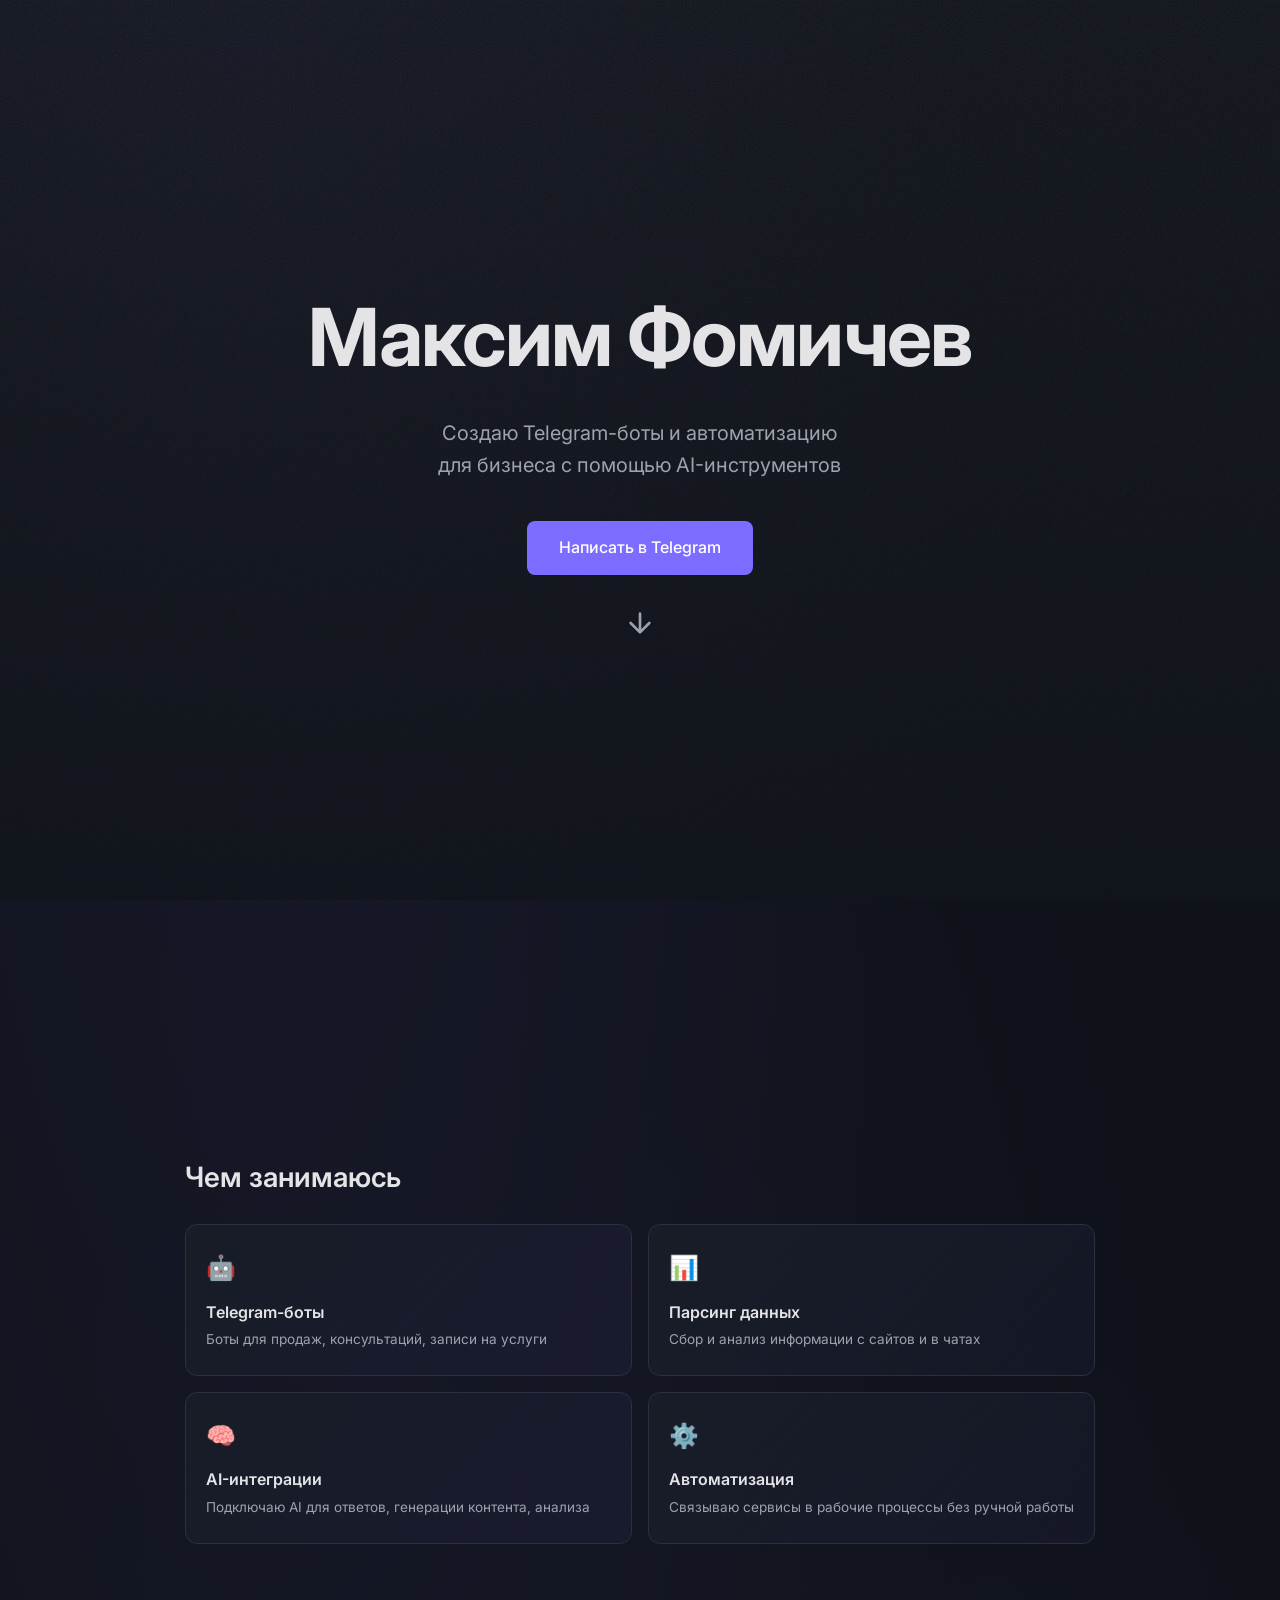
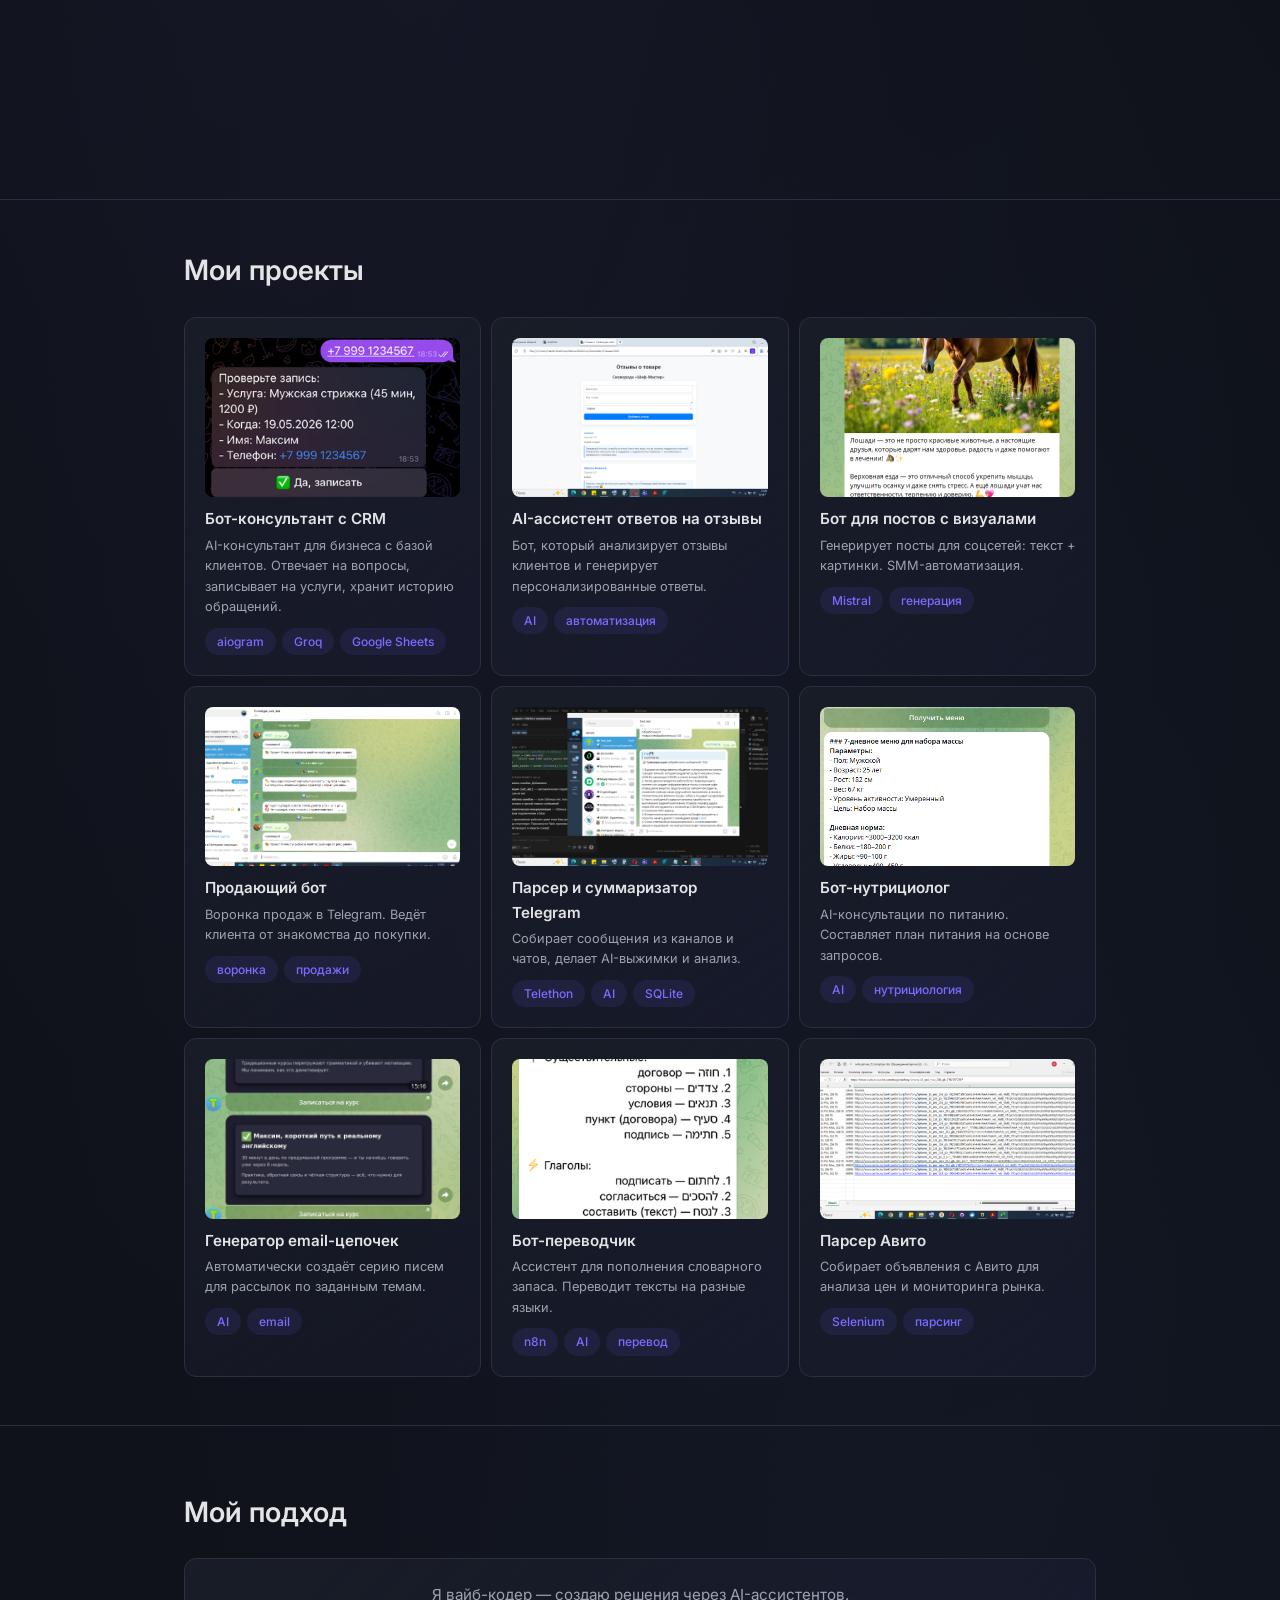
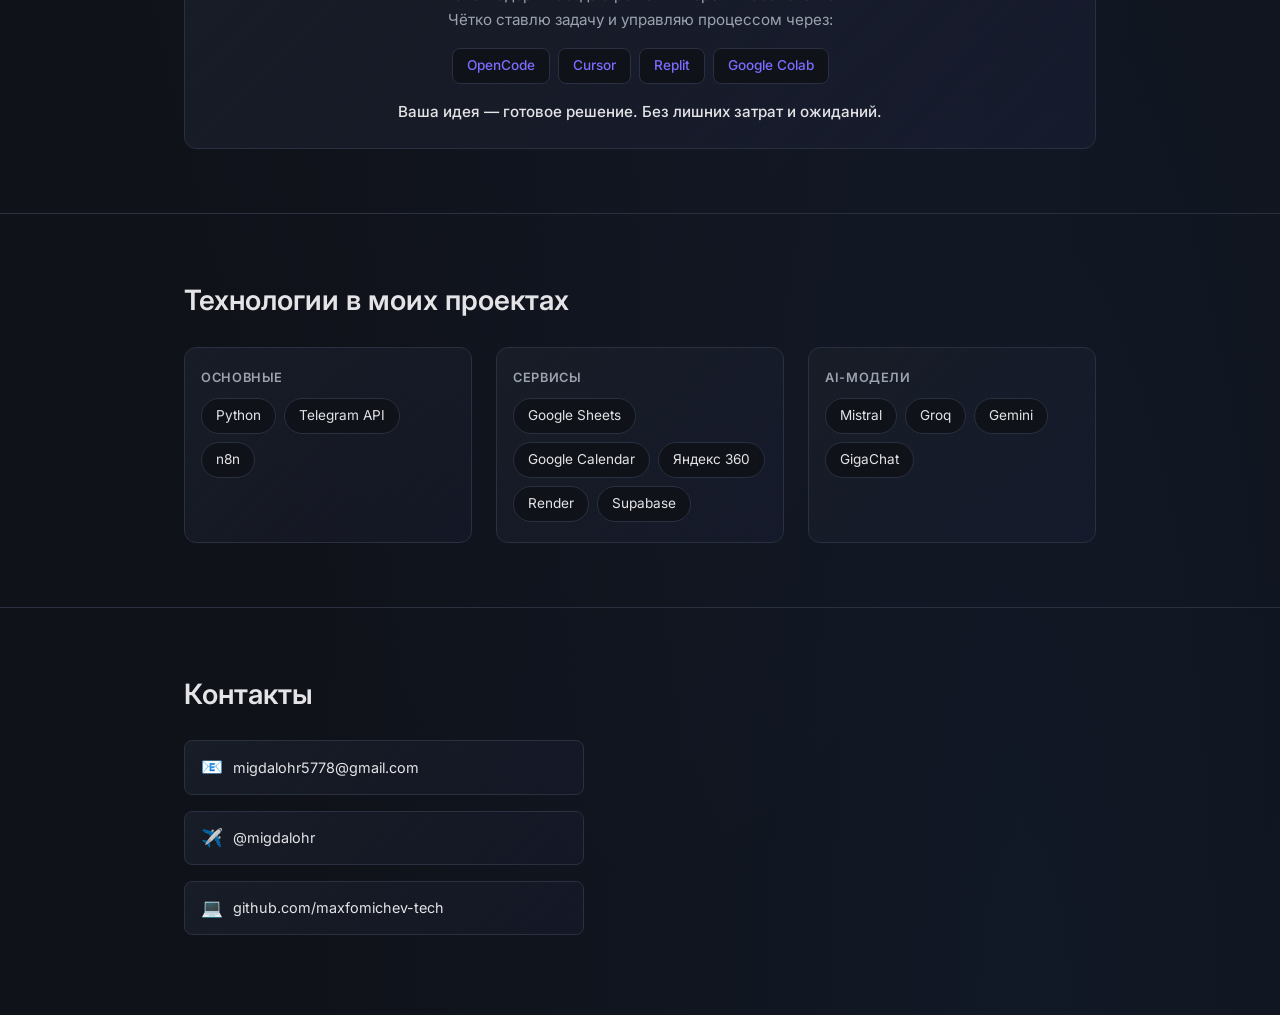
==== index.html @ c99e6fad "Portfolio: Telegram-bots and AI automation" ====
<!DOCTYPE html>
<html lang="ru">
<head>
    <meta charset="UTF-8">
    <meta name="viewport" content="width=device-width, initial-scale=1.0">
    <title>Максим Фомичев — Telegram-боты и AI-автоматизация</title>
    <link rel="icon" type="image/svg+xml" href="favicon.svg">
    <meta name="description" content="Создаю Telegram-боты и AI-автоматизация для бизнеса. Парсинг, интеграции, AI-ассистенты.">
    <meta name="keywords" content="Telegram боты, AI автоматизация, вайб-кодинг, Python, парсинг">

    <!-- Open Graph -->
    <meta property="og:title" content="Максим Фомичев — Telegram-боты и AI-автоматизация">
    <meta property="og:description" content="Создаю Telegram-боты и AI-автоматизация для бизнеса. Парсинг, интеграции, AI-ассистенты.">
    <meta property="og:type" content="website">
    <meta property="og:url" content="https://maxfomichev.netlify.app">

    <!-- Fonts -->
    <link rel="preconnect" href="https://fonts.googleapis.com">
    <link rel="preconnect" href="https://fonts.gstatic.com" crossorigin>
    <link href="https://fonts.googleapis.com/css2?family=Inter:wght@400;500;600;700&display=swap" rel="stylesheet">

    <link rel="stylesheet" href="css/style.css">
</head>
<body>
    <!-- Hero -->
    <header class="hero">
        <div class="container">
            <div class="hero__content">
                <h1 class="hero__title">Максим Фомичев</h1>
                <p class="hero__subtitle">Создаю Telegram-боты и автоматизацию<br>для бизнеса с помощью AI-инструментов</p>
                <a href="https://t.me/migdalohr" class="btn btn--primary" target="_blank" rel="noopener">Написать в Telegram</a>
                <a href="#services" class="hero__scroll">
                    <svg width="32" height="32" viewBox="0 0 24 24" fill="none" stroke="currentColor" stroke-width="2" stroke-linecap="round" stroke-linejoin="round">
                        <path d="M12 5v14M19 12l-7 7-7-7"/>
                    </svg>
                </a>
            </div>
        </div>
    </header>

    <!-- Чем занимаюсь -->
    <section class="services" id="services">
        <div class="container">
            <h2 class="section-title">Чем занимаюсь</h2>
            <div class="services__grid">
                <a href="#projects" class="service-card">
                    <div class="service-card__icon">🤖</div>
                    <h3 class="service-card__title">Telegram-боты</h3>
                    <p class="service-card__text">Боты для продаж, консультаций, записи на услуги</p>
                </a>
                <a href="#projects" class="service-card">
                    <div class="service-card__icon">📊</div>
                    <h3 class="service-card__title">Парсинг данных</h3>
                    <p class="service-card__text">Сбор и анализ информации с сайтов и в чатах</p>
                </a>
                <a href="#projects" class="service-card">
                    <div class="service-card__icon">🧠</div>
                    <h3 class="service-card__title">AI-интеграции</h3>
                    <p class="service-card__text">Подключаю AI для ответов, генерации контента, анализа</p>
                </a>
                <a href="#projects" class="service-card">
                    <div class="service-card__icon">⚙️</div>
                    <h3 class="service-card__title">Автоматизация</h3>
                    <p class="service-card__text">Связываю сервисы в рабочие процессы без ручной работы</p>
                </a>
            </div>
        </div>
    </section>

    <!-- Проекты -->
    <section class="projects" id="projects">
        <div class="container">
            <h2 class="section-title">Мои проекты</h2>
            <div class="projects__grid">

                <!-- 1. Бот-консультант с CRM -->
                <div class="project-card">
                    <div class="project-card__preview">
                        <img src="assets/images/crm-bot.png" alt="Бот-консультант с CRM" loading="lazy">
                    </div>
                    <h3 class="project-card__title">Бот-консультант с CRM</h3>
                    <p class="project-card__text">AI-консультант для бизнеса с базой клиентов. Отвечает на вопросы, записывает на услуги, хранит историю обращений.</p>
                    <div class="project-card__tags">
                        <span class="tag">aiogram</span>
                        <span class="tag">Groq</span>
                        <span class="tag">Google Sheets</span>
                    </div>
                </div>

                <!-- 2. AI-ассистент ответов на отзывы -->
                <div class="project-card">
                    <div class="project-card__preview">
                        <img src="assets/images/ai-assistent.png" alt="AI-ассистент ответов на отзывы" loading="lazy">
                    </div>
                    <h3 class="project-card__title">AI-ассистент ответов на отзывы</h3>
                    <p class="project-card__text">Бот, который анализирует отзывы клиентов и генерирует персонализированные ответы.</p>
                    <div class="project-card__tags">
                        <span class="tag">AI</span>
                        <span class="tag">автоматизация</span>
                    </div>
                </div>

                <!-- 3. Бот генерирующий посты с визуалами -->
                <div class="project-card">
                    <div class="project-card__preview">
                        <img src="assets/images/auto-post.png" alt="Бот для постов с визуалами" loading="lazy">
                    </div>
                    <h3 class="project-card__title">Бот для постов с визуалами</h3>
                    <p class="project-card__text">Генерирует посты для соцсетей: текст + картинки. SMM-автоматизация.</p>
                    <div class="project-card__tags">
                        <span class="tag">Mistral</span>
                        <span class="tag">генерация</span>
                    </div>
                </div>

                <!-- 4. Продающий бот -->
                <div class="project-card">
                    <div class="project-card__preview">
                        <img src="assets/images/sales-bot.png" alt="Продающий бот" loading="lazy">
                    </div>
                    <h3 class="project-card__title">Продающий бот</h3>
                    <p class="project-card__text">Воронка продаж в Telegram. Ведёт клиента от знакомства до покупки.</p>
                    <div class="project-card__tags">
                        <span class="tag">воронка</span>
                        <span class="tag">продажи</span>
                    </div>
                </div>

                <!-- 5. Бот для парсинга и суммаризации Telegram -->
                <div class="project-card">
                    <div class="project-card__preview">
                        <img src="assets/images/telegram-parser.png" alt="Парсер и суммаризатор Telegram" loading="lazy">
                    </div>
                    <h3 class="project-card__title">Парсер и суммаризатор Telegram</h3>
                    <p class="project-card__text">Собирает сообщения из каналов и чатов, делает AI-выжимки и анализ.</p>
                    <div class="project-card__tags">
                        <span class="tag">Telethon</span>
                        <span class="tag">AI</span>
                        <span class="tag">SQLite</span>
                    </div>
                </div>

                <!-- 6. Бот-нутрициолог -->
                <div class="project-card">
                    <div class="project-card__preview">
                        <img src="assets/images/nutritionist.png" alt="Бот-нутрициолог" loading="lazy">
                    </div>
                    <h3 class="project-card__title">Бот-нутрициолог</h3>
                    <p class="project-card__text">AI-консультации по питанию. Составляет план питания на основе запросов.</p>
                    <div class="project-card__tags">
                        <span class="tag">AI</span>
                        <span class="tag">нутрициология</span>
                    </div>
                </div>

                <!-- 7. Бот генерирующий email-цепочки -->
                <div class="project-card">
                    <div class="project-card__preview">
                        <img src="assets/images/email-chain.png" alt="Генератор email-цепочек" loading="lazy">
                    </div>
                    <h3 class="project-card__title">Генератор email-цепочек</h3>
                    <p class="project-card__text">Автоматически создаёт серию писем для рассылок по заданным темам.</p>
                    <div class="project-card__tags">
                        <span class="tag">AI</span>
                        <span class="tag">email</span>
                    </div>
                </div>

                <!-- 8. Бот-переводчик -->
                <div class="project-card">
                    <div class="project-card__preview">
                        <img src="assets/images/translator.png" alt="Бот-переводчик" loading="lazy">
                    </div>
                    <h3 class="project-card__title">Бот-переводчик</h3>
                    <p class="project-card__text">Ассистент для пополнения словарного запаса. Переводит тексты на разные языки.</p>
                    <div class="project-card__tags">
                        <span class="tag">n8n</span>
                        <span class="tag">AI</span>
                        <span class="tag">перевод</span>
                    </div>
                </div>

                <!-- 9. Парсер Авито -->
                <div class="project-card">
                    <div class="project-card__preview">
                        <img src="assets/images/avito-parser.png" alt="Парсер Авито" loading="lazy">
                    </div>
                    <h3 class="project-card__title">Парсер Авито</h3>
                    <p class="project-card__text">Собирает объявления с Авито для анализа цен и мониторинга рынка.</p>
                    <div class="project-card__tags">
                        <span class="tag">Selenium</span>
                        <span class="tag">парсинг</span>
                    </div>
                </div>

            </div>
        </div>
    </section>

    <!-- Мой подход -->
    <section class="approach">
        <div class="container">
            <h2 class="section-title">Мой подход</h2>
            <div class="approach__content">
                <p class="approach__text">
                    Я вайб-кодер — создаю решения через AI-ассистентов.<br>
                    Чётко ставлю задачу и управляю процессом через:
                </p>
                <div class="approach__tools">
                    <span class="tool">OpenCode</span>
                    <span class="tool">Cursor</span>
                    <span class="tool">Replit</span>
                    <span class="tool">Google Colab</span>
                </div>
                <p class="approach__result">Ваша идея — готовое решение. Без лишних затрат и ожиданий.</p>
            </div>
        </div>
    </section>

    <!-- Технологии -->
    <section class="tech">
        <div class="container">
            <h2 class="section-title">Технологии в моих проектах</h2>
            <div class="tech__content">
                <div class="tech__group">
                    <h3 class="tech__group-title">Основные</h3>
                    <div class="tech__list">
                        <span class="tech-item">Python</span>
                        <span class="tech-item">Telegram API</span>
                        <span class="tech-item">n8n</span>
                    </div>
                </div>
                <div class="tech__group">
                    <h3 class="tech__group-title">Сервисы</h3>
                    <div class="tech__list">
                        <span class="tech-item">Google Sheets</span>
                        <span class="tech-item">Google Calendar</span>
                        <span class="tech-item">Яндекс 360</span>
                        <span class="tech-item">Render</span>
                        <span class="tech-item">Supabase</span>
                    </div>
                </div>
                <div class="tech__group">
                    <h3 class="tech__group-title">AI-модели</h3>
                    <div class="tech__list">
                        <span class="tech-item">Mistral</span>
                        <span class="tech-item">Groq</span>
                        <span class="tech-item">Gemini</span>
                        <span class="tech-item">GigaChat</span>
                    </div>
                </div>
            </div>
        </div>
    </section>

    <!-- Контакты -->
    <footer class="contacts">
        <div class="container">
            <h2 class="section-title">Контакты</h2>
            <div class="contacts__list">
                <a href="mailto:migdalohr5778@gmail.com" class="contact-item">
                    <span class="contact-item__icon">📧</span>
                    <span class="contact-item__text">migdalohr5778@gmail.com</span>
                </a>
                <a href="https://t.me/migdalohr" class="contact-item" target="_blank" rel="noopener">
                    <span class="contact-item__icon">✈️</span>
                    <span class="contact-item__text">@migdalohr</span>
                </a>
                <a href="https://github.com/maxfomichev-tech" class="contact-item" target="_blank" rel="noopener">
                    <span class="contact-item__icon">💻</span>
                    <span class="contact-item__text">github.com/maxfomichev-tech</span>
                </a>
            </div>
        </div>
    </footer>

    <!-- Модальное окно для скриншотов -->
    <div class="modal" id="modal">
        <button class="modal__close" id="modal-close">&times;</button>
        <img class="modal__img" id="modal-img" src="" alt="">
    </div>

    <!-- Кнопка "наверх" -->
    <a href="#" class="back-to-top" id="back-to-top">
        <svg width="24" height="24" viewBox="0 0 24 24" fill="none" stroke="currentColor" stroke-width="2" stroke-linecap="round" stroke-linejoin="round">
            <path d="M12 19V5M5 12l7-7 7 7"/>
        </svg>
    </a>

    <script src="js/main.js"></script>
</body>
</html>
---- css/style.css ----
/* ========================================
   CSS Custom Properties
   ======================================== */
:root {
    --color-bg: #0f1219;
    --color-surface: #181d27;
    --color-surface-hover: #1f2533;
    --color-border: #2a3040;
    --color-text: #e4e4e7;
    --color-text-secondary: #9ca3af;
    --color-accent: #7c6cff;
    --color-accent-hover: #8f82ff;
    --font-family: 'Inter', -apple-system, BlinkMacSystemFont, sans-serif;
    --container-max: 960px;
    --section-padding: 48px 0;
    --border-radius: 12px;
    --border-radius-sm: 8px;
}

/* ========================================
   Reset & Base
   ======================================== */
*, *::before, *::after {
    margin: 0;
    padding: 0;
    box-sizing: border-box;
}

html {
    scroll-behavior: smooth;
}

body {
    font-family: var(--font-family);
    background: 
        radial-gradient(ellipse at 20% 0%, rgba(124, 108, 255, 0.08) 0%, transparent 50%),
        radial-gradient(ellipse at 80% 100%, rgba(59, 130, 246, 0.06) 0%, transparent 50%),
        radial-gradient(ellipse at 50% 50%, rgba(124, 108, 255, 0.03) 0%, transparent 70%),
        var(--color-bg);
    color: var(--color-text);
    line-height: 1.6;
    -webkit-font-smoothing: antialiased;
    min-height: 100vh;
    position: relative;
}

body::before {
    content: '';
    position: fixed;
    inset: 0;
    z-index: 0;
    opacity: 0.4;
    pointer-events: none;
    background-image: url("data:image/svg+xml,%3Csvg viewBox='0 0 256 256' xmlns='http://www.w3.org/2000/svg'%3E%3Cfilter id='noise'%3E%3CfeTurbulence type='fractalNoise' baseFrequency='0.9' numOctaves='4' stitchTiles='stitch'/%3E%3C/filter%3E%3Crect width='100%25' height='100%25' filter='url(%23noise)' opacity='0.5'/%3E%3C/svg%3E");
    background-repeat: repeat;
    background-size: 256px 256px;
}

body > * {
    position: relative;
    z-index: 1;
}

a {
    color: inherit;
    text-decoration: none;
}

img {
    max-width: 100%;
    display: block;
}

/* ========================================
   Container
   ======================================== */
.container {
    max-width: var(--container-max);
    margin: 0 auto;
    padding: 0 24px;
}

/* ========================================
   Section Title
   ======================================== */
.section-title {
    font-size: clamp(1.3rem, 3vw, 1.75rem);
    font-weight: 600;
    margin-bottom: 24px;
    color: var(--color-text);
}

/* ========================================
   Button
   ======================================== */
.btn {
    display: inline-block;
    padding: 14px 32px;
    border-radius: var(--border-radius-sm);
    font-size: 1rem;
    font-weight: 500;
    cursor: pointer;
    transition: all 0.3s ease;
    border: none;
}

.btn--primary {
    background-color: var(--color-accent);
    color: #fff;
}

.btn--primary:hover {
    background-color: var(--color-accent-hover);
    transform: translateY(-2px);
}

/* ========================================
   Hero
   ======================================== */
.hero {
    min-height: 100vh;
    display: flex;
    align-items: center;
    justify-content: center;
    text-align: center;
    padding: 80px 24px 60px;
    background: url('../assets/images/hero-bg.jpg') center/cover no-repeat;
    position: relative;
}

.hero::before {
    content: '';
    position: absolute;
    inset: 0;
    background: linear-gradient(180deg, rgba(15, 18, 25, 0.5) 0%, rgba(15, 18, 25, 0.85) 100%);
    z-index: 0;
}

.hero .container {
    position: relative;
    z-index: 1;
}

.hero__scroll {
    display: block;
    margin: 32px auto 0;
    color: var(--color-text-secondary);
    animation: bounce 2s infinite;
    transition: color 0.3s;
}

.hero__scroll:hover {
    color: var(--color-accent);
}

@keyframes bounce {
    0%, 20%, 50%, 80%, 100% { transform: translateY(0); }
    40% { transform: translateY(8px); }
    60% { transform: translateY(4px); }
}

.hero__logo {
    width: 100px;
    height: 100px;
    margin: 0 auto 20px;
    border-radius: 50%;
}

.hero__title {
    font-size: clamp(2.8rem, 9vw, 5rem);
    font-weight: 700;
    margin-bottom: 16px;
    letter-spacing: -0.02em;
}

.hero__subtitle {
    font-size: clamp(1rem, 3vw, 1.25rem);
    color: var(--color-text-secondary);
    margin-bottom: 40px;
    max-width: 500px;
    margin-left: auto;
    margin-right: auto;
}

/* ========================================
   Services
   ======================================== */
.services {
    min-height: 100vh;
    display: flex;
    flex-direction: column;
    justify-content: center;
    padding: var(--section-padding);
    border-bottom: 1px solid var(--color-border);
}

.services__grid {
    display: grid;
    grid-template-columns: repeat(2, 1fr);
    gap: 16px;
}

.service-card {
    display: block;
    background: linear-gradient(135deg, var(--color-surface) 0%, rgba(124, 108, 255, 0.05) 100%);
    border: 1px solid var(--color-border);
    border-radius: var(--border-radius);
    padding: 24px 20px;
    transition: all 0.3s ease;
    cursor: pointer;
    text-decoration: none;
}

.service-card:hover {
    background-color: var(--color-surface-hover);
    border-color: var(--color-accent);
    transform: translateY(-4px);
}

.service-card__icon {
    font-size: 1.5rem;
    margin-bottom: 12px;
}

.service-card__title {
    font-size: 1rem;
    font-weight: 600;
    margin-bottom: 4px;
}

.service-card__text {
    font-size: 0.85rem;
    color: var(--color-text-secondary);
}

/* ========================================
   Projects — Bento Grid
   ======================================== */
.projects {
    min-height: 100vh;
    display: flex;
    flex-direction: column;
    justify-content: center;
    padding: var(--section-padding);
    border-bottom: 1px solid var(--color-border);
}

.projects__grid {
    display: grid;
    grid-template-columns: repeat(3, 1fr);
    gap: 10px;
}

.project-card {
    display: block;
    background: linear-gradient(145deg, var(--color-surface) 0%, rgba(124, 108, 255, 0.04) 100%);
    border: 1px solid var(--color-border);
    border-radius: var(--border-radius);
    padding: 20px;
    transition: all 0.3s ease;
    cursor: pointer;
}

.project-card:hover {
    background-color: var(--color-surface-hover);
    border-color: var(--color-accent);
    transform: translateY(-2px);
}

.project-card__preview {
    width: 100%;
    aspect-ratio: 16 / 10;
    border-radius: var(--border-radius-sm);
    overflow: hidden;
    margin-bottom: 10px;
    background-color: var(--color-bg);
}

.project-card__preview img {
    width: 100%;
    height: 100%;
    object-fit: cover;
    transition: transform 0.4s ease;
}

.project-card:hover .project-card__preview img {
    transform: scale(1.05);
}

.project-card__icon {
    font-size: 2rem;
    margin-bottom: 16px;
}

.project-card__title {
    font-size: 0.95rem;
    font-weight: 600;
    margin-bottom: 4px;
    color: var(--color-text);
    text-decoration: none;
}

.project-card__text {
    font-size: 0.8rem;
    color: var(--color-text-secondary);
    margin-bottom: 10px;
    text-decoration: none;
}

.project-card__tags {
    display: flex;
    flex-wrap: wrap;
    gap: 6px;
}

.tag {
    display: inline-block;
    padding: 4px 12px;
    background-color: rgba(108, 99, 255, 0.1);
    color: var(--color-accent);
    border-radius: 20px;
    font-size: 0.75rem;
    font-weight: 500;
}

/* ========================================
   Approach
   ======================================== */
.approach {
    padding: 64px 0;
    border-bottom: 1px solid var(--color-border);
}

.approach__content {
    background: linear-gradient(135deg, var(--color-surface) 0%, rgba(124, 108, 255, 0.05) 100%);
    border: 1px solid var(--color-border);
    border-radius: var(--border-radius);
    padding: 24px 20px;
    text-align: center;
}

.approach__text {
    font-size: 0.95rem;
    color: var(--color-text-secondary);
    margin-bottom: 16px;
}

.approach__tools {
    display: flex;
    justify-content: center;
    flex-wrap: wrap;
    gap: 8px;
    margin-bottom: 16px;
}

.tool {
    display: inline-block;
    padding: 6px 14px;
    background-color: var(--color-bg);
    border: 1px solid var(--color-border);
    border-radius: var(--border-radius-sm);
    font-size: 0.85rem;
    font-weight: 500;
    color: var(--color-accent);
}

.approach__result {
    font-size: 0.95rem;
    font-weight: 500;
    color: var(--color-text);
}

/* ========================================
   Tech
   ======================================== */
.tech {
    padding: 64px 0;
    border-bottom: 1px solid var(--color-border);
}

.tech__content {
    display: grid;
    grid-template-columns: repeat(auto-fit, minmax(250px, 1fr));
    gap: 24px;
}

.tech__group {
    background: linear-gradient(135deg, var(--color-surface) 0%, rgba(124, 108, 255, 0.04) 100%);
    border: 1px solid var(--color-border);
    border-radius: var(--border-radius);
    padding: 20px 16px;
}

.tech__group-title {
    font-size: 0.8rem;
    font-weight: 600;
    text-transform: uppercase;
    letter-spacing: 0.05em;
    color: var(--color-text-secondary);
    margin-bottom: 10px;
}

.tech__list {
    display: flex;
    flex-wrap: wrap;
    gap: 8px;
}

.tech-item {
    display: inline-block;
    padding: 6px 14px;
    background-color: var(--color-bg);
    border: 1px solid var(--color-border);
    border-radius: 20px;
    font-size: 0.85rem;
    color: var(--color-text);
}

/* ========================================
   Contacts
   ======================================== */
.contacts {
    padding: 64px 0;
    padding-bottom: 80px;
}

.contacts__list {
    display: flex;
    flex-direction: column;
    gap: 16px;
    max-width: 400px;
}

.contact-item {
    display: flex;
    align-items: center;
    gap: 10px;
    padding: 12px 16px;
    background: linear-gradient(135deg, var(--color-surface) 0%, rgba(124, 108, 255, 0.04) 100%);
    border: 1px solid var(--color-border);
    border-radius: var(--border-radius-sm);
    transition: all 0.3s ease;
}

.contact-item:hover {
    border-color: var(--color-accent);
    transform: translateX(4px);
}

.contact-item__icon {
    font-size: 1.1rem;
}

.contact-item__text {
    font-size: 0.9rem;
}

/* ========================================
   Animations
   ======================================== */
.fade-in {
    opacity: 0;
    transform: translateY(20px);
    transition: opacity 0.6s ease, transform 0.6s ease;
}

.fade-in.visible {
    opacity: 1;
    transform: translateY(0);
}

/* ========================================
   Back to Top
   ======================================== */
.back-to-top {
    position: fixed;
    bottom: 32px;
    right: 32px;
    width: 48px;
    height: 48px;
    background: var(--color-accent);
    color: #fff;
    border-radius: 50%;
    display: flex;
    align-items: center;
    justify-content: center;
    opacity: 0;
    visibility: hidden;
    transition: all 0.3s ease;
    z-index: 100;
    box-shadow: 0 4px 20px rgba(124, 108, 255, 0.4);
}

.back-to-top.visible {
    opacity: 1;
    visibility: visible;
}

.back-to-top:hover {
    background: var(--color-accent-hover);
    transform: translateY(-4px);
}

/* ========================================
   Modal
   ======================================== */
.modal {
    display: none;
    position: fixed;
    inset: 0;
    z-index: 1000;
    background-color: rgba(0, 0, 0, 0.85);
    align-items: center;
    justify-content: center;
    padding: 40px;
    cursor: zoom-out;
}

.modal.active {
    display: flex;
}

.modal__close {
    position: absolute;
    top: 20px;
    right: 24px;
    background: rgba(0, 0, 0, 0.5);
    border: none;
    color: #fff;
    font-size: 2rem;
    width: 48px;
    height: 48px;
    border-radius: 50%;
    cursor: pointer;
    line-height: 1;
    transition: all 0.2s;
    display: flex;
    align-items: center;
    justify-content: center;
}

.modal__close:hover {
    background: rgba(124, 108, 255, 0.7);
    transform: scale(1.1);
}

.modal__img {
    max-width: 90vw;
    max-height: 85vh;
    border-radius: 8px;
    object-fit: contain;
    box-shadow: 0 8px 40px rgba(0, 0, 0, 0.5);
}

/* ========================================
   Responsive: Tablet
   ======================================== */
@media (max-width: 1024px) {
    .projects__grid {
        grid-template-columns: repeat(2, 1fr);
    }
}

/* ========================================
   Responsive: Mobile
   ======================================== */
@media (max-width: 640px) {
    :root {
        --section-padding: 32px 0;
    }

    .projects__grid {
        grid-template-columns: 1fr;
    }

    .services__grid {
        grid-template-columns: 1fr;
    }

    .tech__content {
        grid-template-columns: 1fr;
    }

    .approach__content {
        padding: 20px 16px;
    }

    .hero {
        padding: 40px 16px 32px;
    }
}
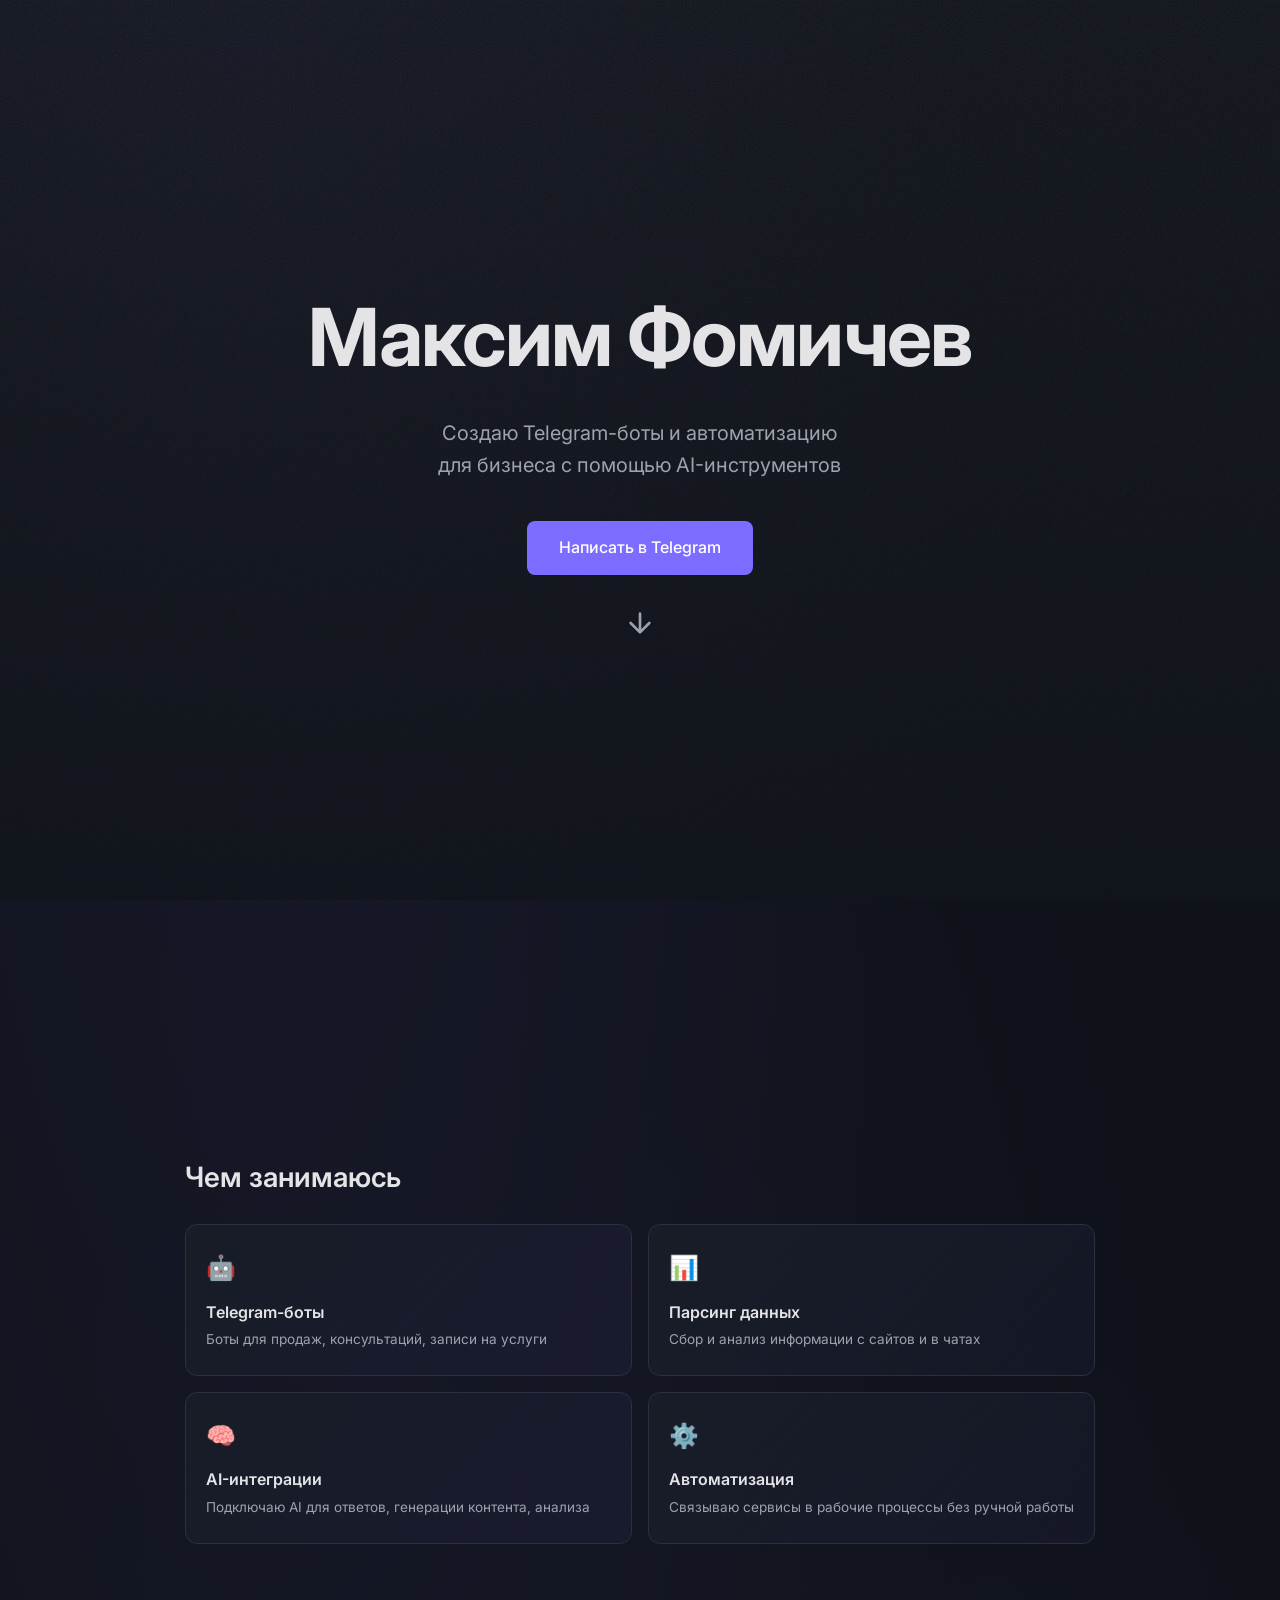
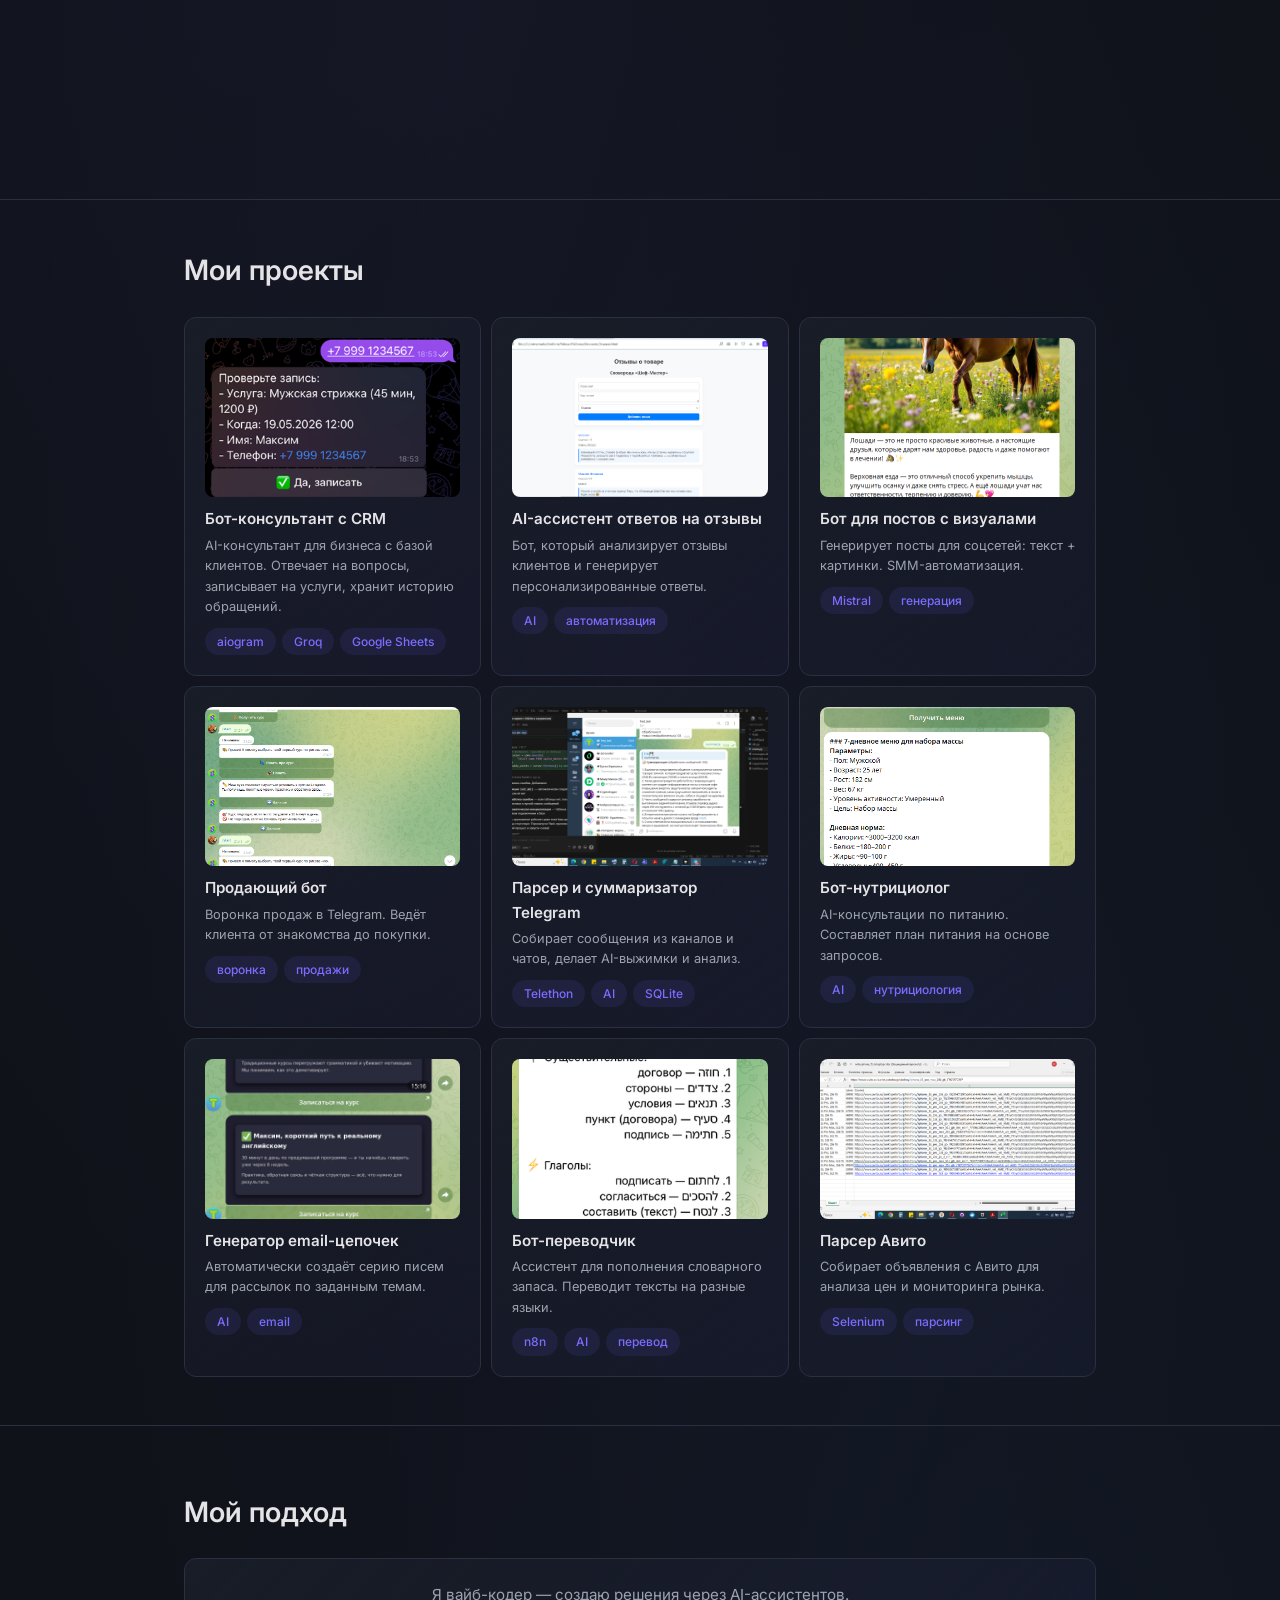
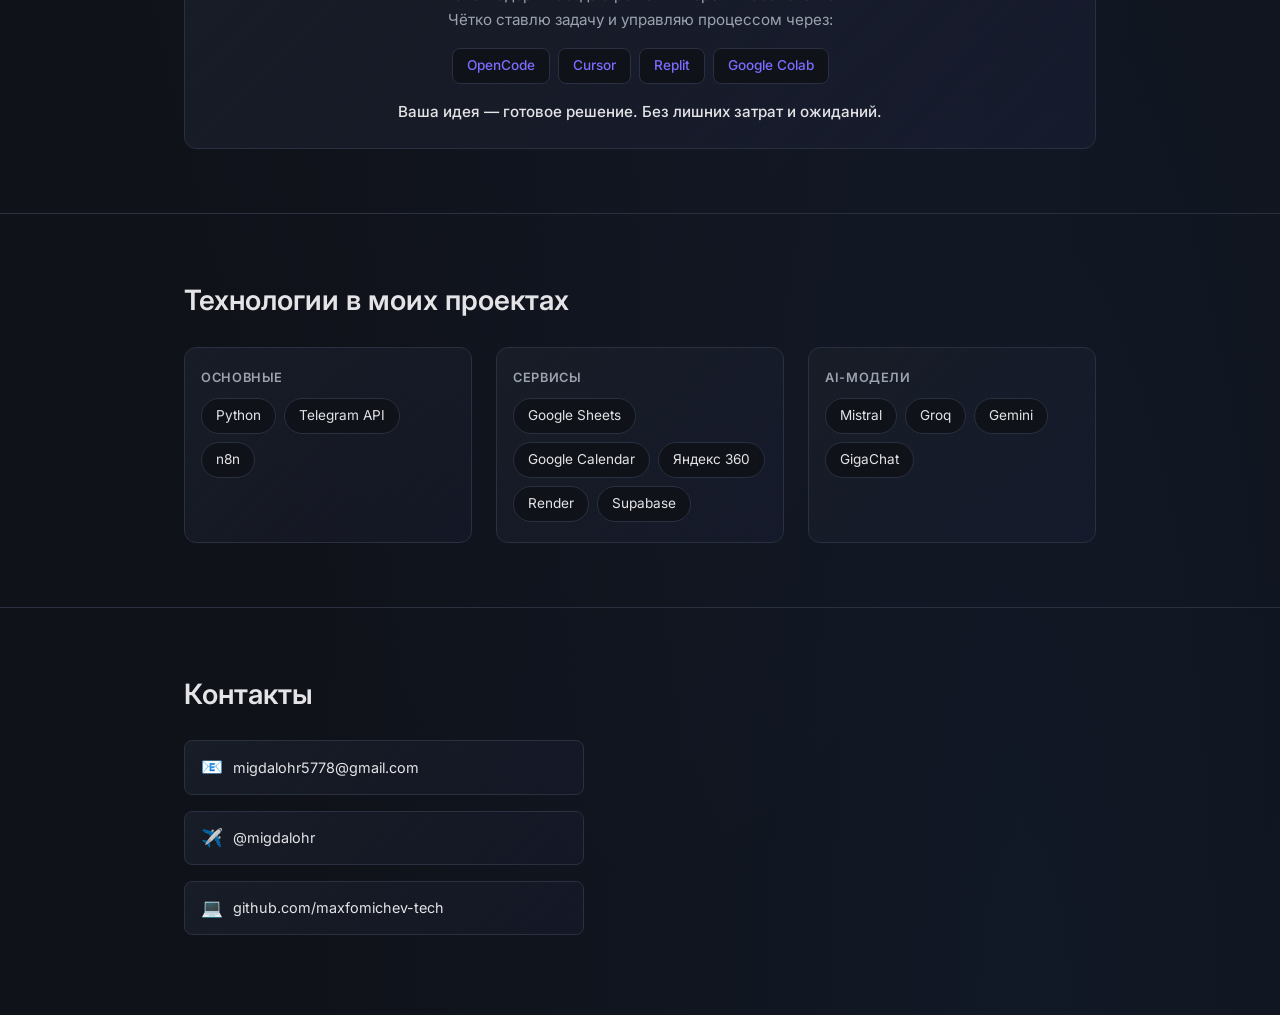
==== commit 970e3029: "fix: SEO оптимизация - исправлены URL, добавлены OG теги, canonical, og-image" ====
--- a/index.html
+++ b/index.html
@@ -7,12 +7,21 @@
     <link rel="icon" type="image/svg+xml" href="favicon.svg">
     <meta name="description" content="Создаю Telegram-боты и AI-автоматизация для бизнеса. Парсинг, интеграции, AI-ассистенты.">
     <meta name="keywords" content="Telegram боты, AI автоматизация, вайб-кодинг, Python, парсинг">
+    <link rel="canonical" href="https://maxfomichev-tech.github.io/portfolio/">
 
     <!-- Open Graph -->
     <meta property="og:title" content="Максим Фомичев — Telegram-боты и AI-автоматизация">
     <meta property="og:description" content="Создаю Telegram-боты и AI-автоматизация для бизнеса. Парсинг, интеграции, AI-ассистенты.">
     <meta property="og:type" content="website">
-    <meta property="og:url" content="https://maxfomichev.netlify.app">
+    <meta property="og:url" content="https://maxfomichev-tech.github.io/portfolio/">
+    <meta property="og:image" content="https://maxfomichev-tech.github.io/portfolio/assets/images/og-image.png">
+    <meta property="og:locale" content="ru_RU">
+    <meta property="og:site_name" content="Максим Фомичев — Портфолио">
+
+    <!-- Twitter Card -->
+    <meta name="twitter:card" content="summary_large_image">
+    <meta name="twitter:title" content="Максим Фомичев — Telegram-боты и AI-автоматизация">
+    <meta name="twitter:description" content="Создаю Telegram-боты и AI-автоматизация для бизнеса. Парсинг, интеграции, AI-ассистенты.">
 
     <!-- Fonts -->
     <link rel="preconnect" href="https://fonts.googleapis.com">
--- a/css/style.css
+++ b/css/style.css
@@ -559,6 +559,10 @@
     .projects__grid {
         grid-template-columns: repeat(2, 1fr);
     }
+
+    .hero__title {
+        font-size: clamp(2.5rem, 7vw, 4rem);
+    }
 }
 
 /* ========================================
@@ -567,25 +571,122 @@
 @media (max-width: 640px) {
     :root {
         --section-padding: 32px 0;
+        --border-radius: 10px;
+    }
+
+    .hero {
+        min-height: 90vh;
+        padding: 40px 16px 32px;
+    }
+
+    .hero__title {
+        font-size: clamp(2rem, 8vw, 3rem);
+    }
+
+    .hero__subtitle {
+        font-size: 0.95rem;
+    }
+
+    .hero__scroll svg {
+        width: 24px;
+        height: 24px;
+    }
+
+    .btn {
+        padding: 12px 24px;
+        font-size: 0.9rem;
+    }
+
+    .section-title {
+        font-size: 1.2rem;
+        margin-bottom: 20px;
+    }
+
+    .services__grid {
+        grid-template-columns: 1fr;
+        gap: 10px;
+    }
+
+    .service-card {
+        padding: 18px 16px;
     }
 
     .projects__grid {
         grid-template-columns: 1fr;
-    }
-
-    .services__grid {
-        grid-template-columns: 1fr;
+        gap: 10px;
+    }
+
+    .project-card {
+        padding: 14px;
+    }
+
+    .project-card__preview {
+        aspect-ratio: 16 / 9;
+    }
+
+    .project-card__title {
+        font-size: 0.9rem;
+    }
+
+    .project-card__text {
+        font-size: 0.78rem;
+    }
+
+    .approach__content {
+        padding: 20px 16px;
+    }
+
+    .approach__text {
+        font-size: 0.88rem;
+    }
+
+    .tool {
+        padding: 5px 12px;
+        font-size: 0.8rem;
     }
 
     .tech__content {
         grid-template-columns: 1fr;
-    }
-
-    .approach__content {
-        padding: 20px 16px;
-    }
-
-    .hero {
-        padding: 40px 16px 32px;
-    }
-}
+        gap: 12px;
+    }
+
+    .tech__group {
+        padding: 16px 14px;
+    }
+
+    .contacts__list {
+        gap: 10px;
+    }
+
+    .contact-item {
+        padding: 10px 14px;
+    }
+
+    .contact-item__text {
+        font-size: 0.85rem;
+    }
+
+    .back-to-top {
+        width: 40px;
+        height: 40px;
+        bottom: 20px;
+        right: 20px;
+    }
+
+    .modal {
+        padding: 20px;
+    }
+
+    .modal__close {
+        top: 12px;
+        right: 12px;
+        width: 40px;
+        height: 40px;
+        font-size: 1.5rem;
+    }
+
+    .modal__img {
+        max-width: 95vw;
+        max-height: 80vh;
+    }
+}
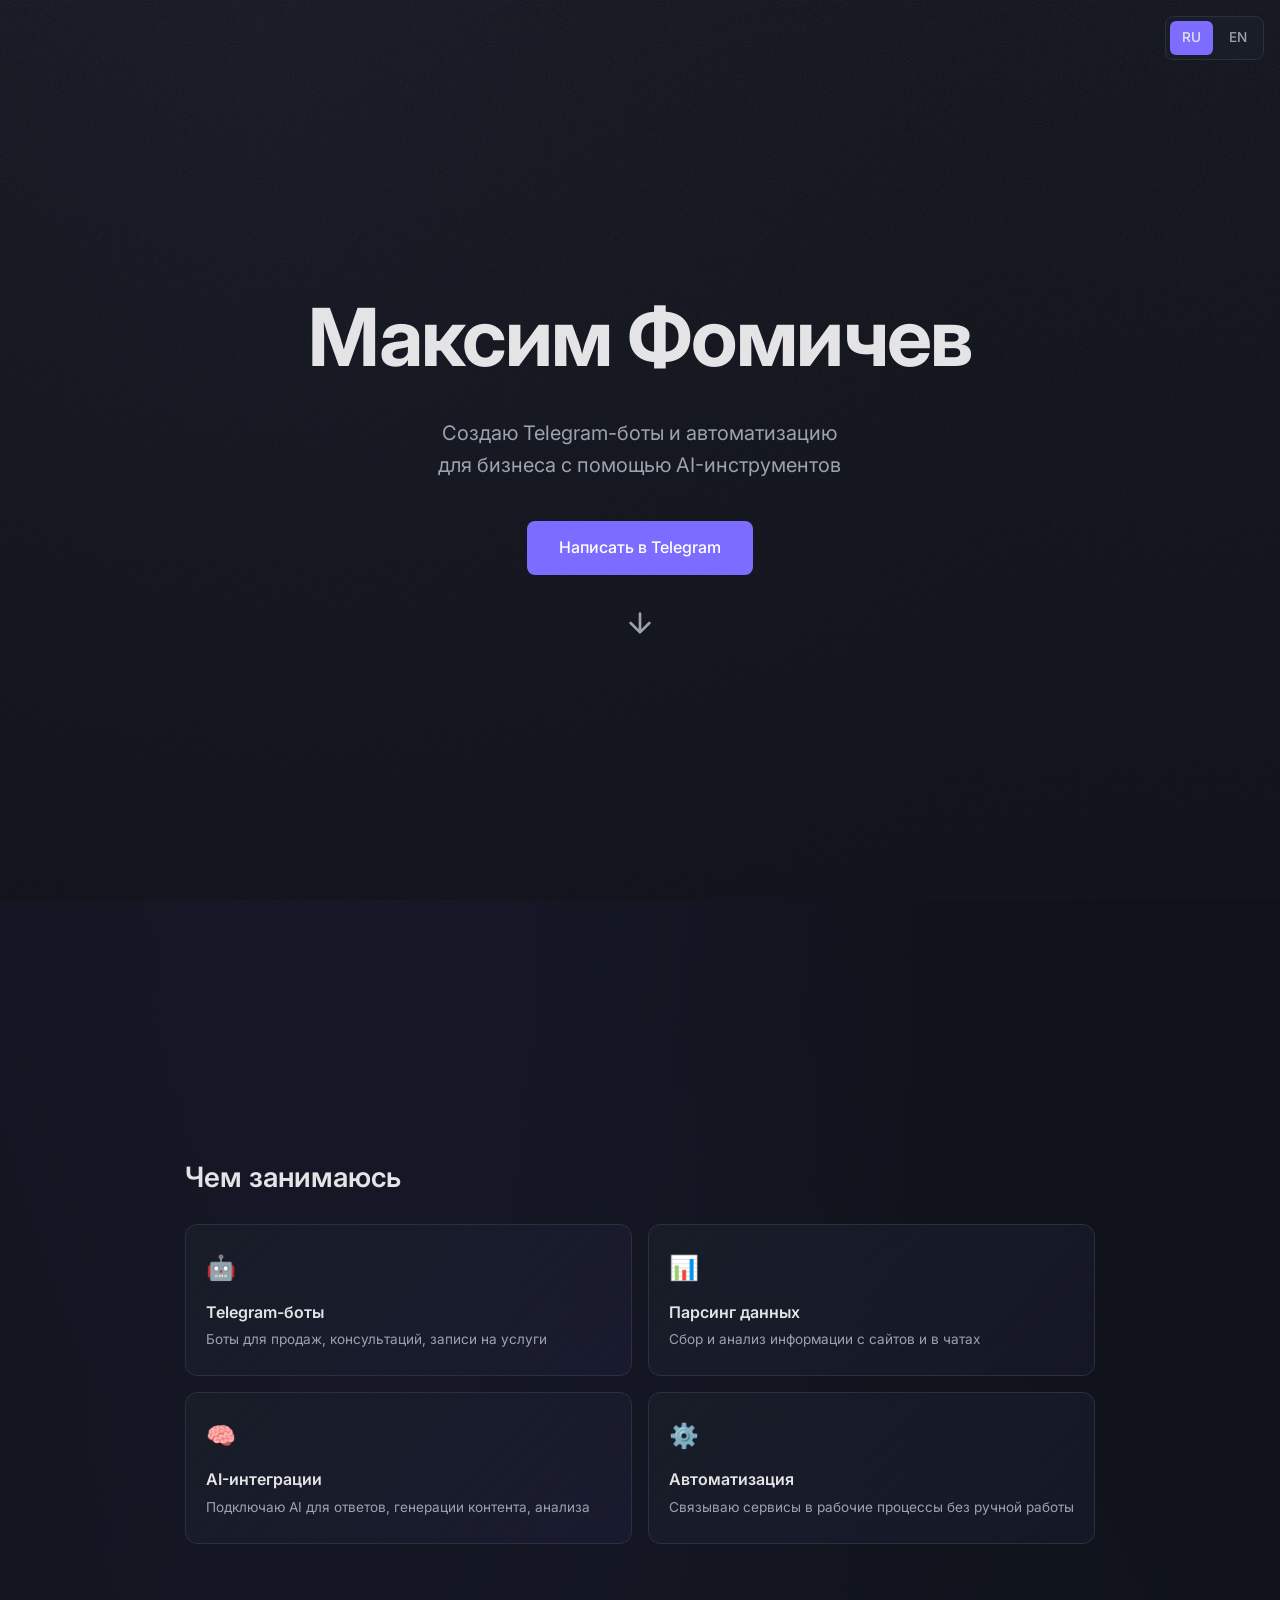
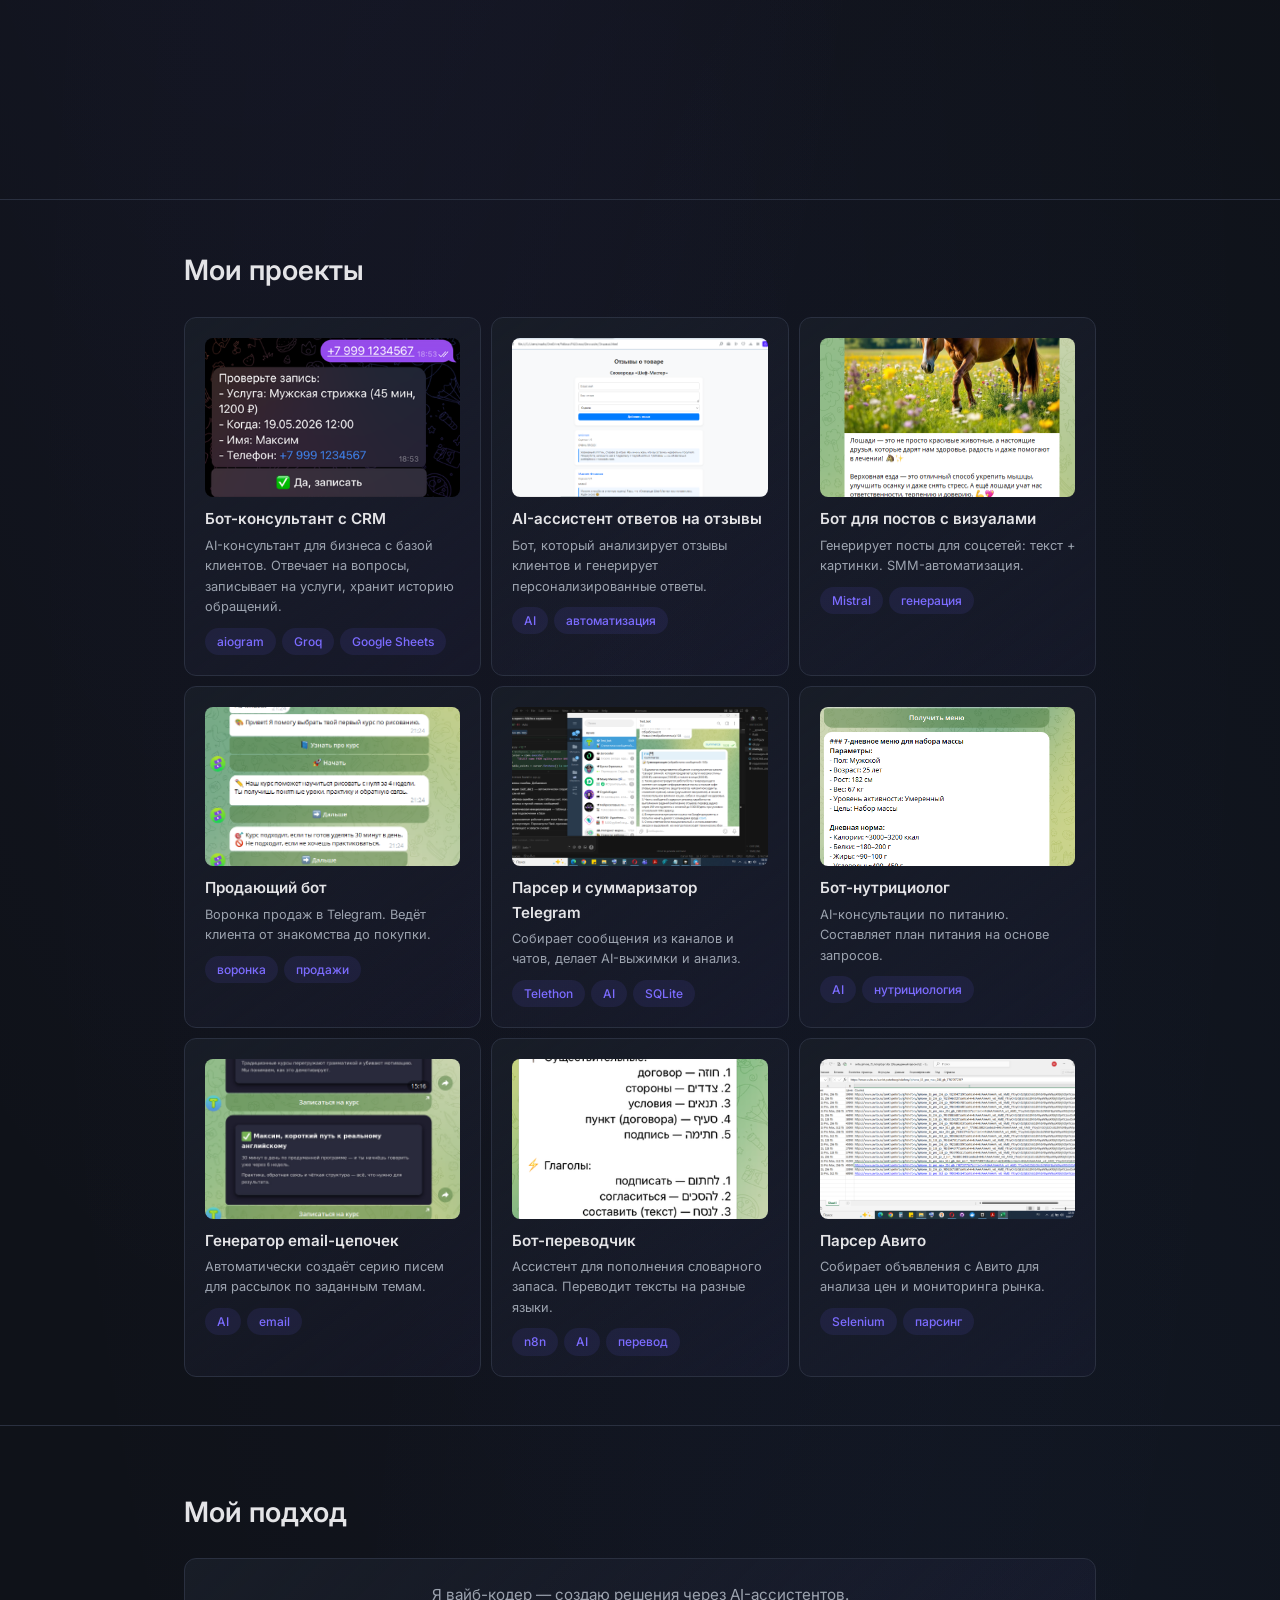
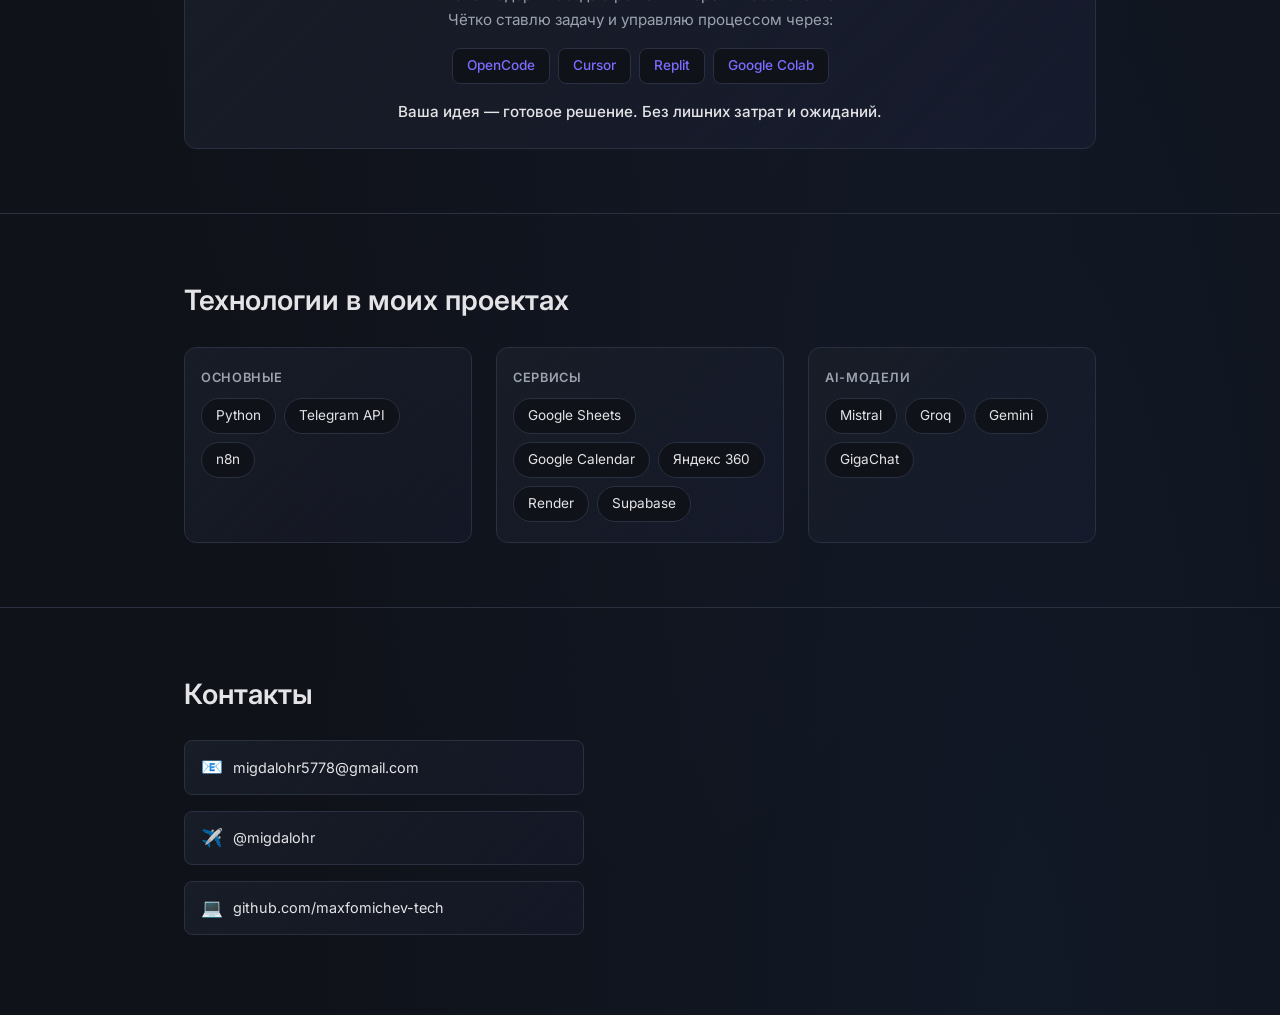
==== commit 72f2844b: "Add English version of portfolio" ====
--- a/index.html
+++ b/index.html
@@ -31,6 +31,12 @@
     <link rel="stylesheet" href="css/style.css">
 </head>
 <body>
+    <!-- Language Switcher -->
+    <div class="lang-switch">
+        <a href="../" class="lang-switch__link lang-switch__link--active">RU</a>
+        <a href="en/" class="lang-switch__link">EN</a>
+    </div>
+
     <!-- Hero -->
     <header class="hero">
         <div class="container">
--- a/css/style.css
+++ b/css/style.css
@@ -72,6 +72,41 @@
 }
 
 /* ========================================
+   Language Switcher
+   ======================================== */
+.lang-switch {
+    position: fixed;
+    top: 16px;
+    right: 16px;
+    z-index: 100;
+    display: flex;
+    gap: 4px;
+    background: var(--color-surface);
+    border: 1px solid var(--color-border);
+    border-radius: var(--border-radius-sm);
+    padding: 4px;
+}
+
+.lang-switch__link {
+    padding: 6px 12px;
+    border-radius: 6px;
+    font-size: 0.85rem;
+    font-weight: 500;
+    color: var(--color-text-secondary);
+    transition: all 0.2s ease;
+}
+
+.lang-switch__link:hover {
+    color: var(--color-text);
+    background: var(--color-surface-hover);
+}
+
+.lang-switch__link--active {
+    color: var(--color-text);
+    background: var(--color-accent);
+}
+
+/* ========================================
    Container
    ======================================== */
 .container {
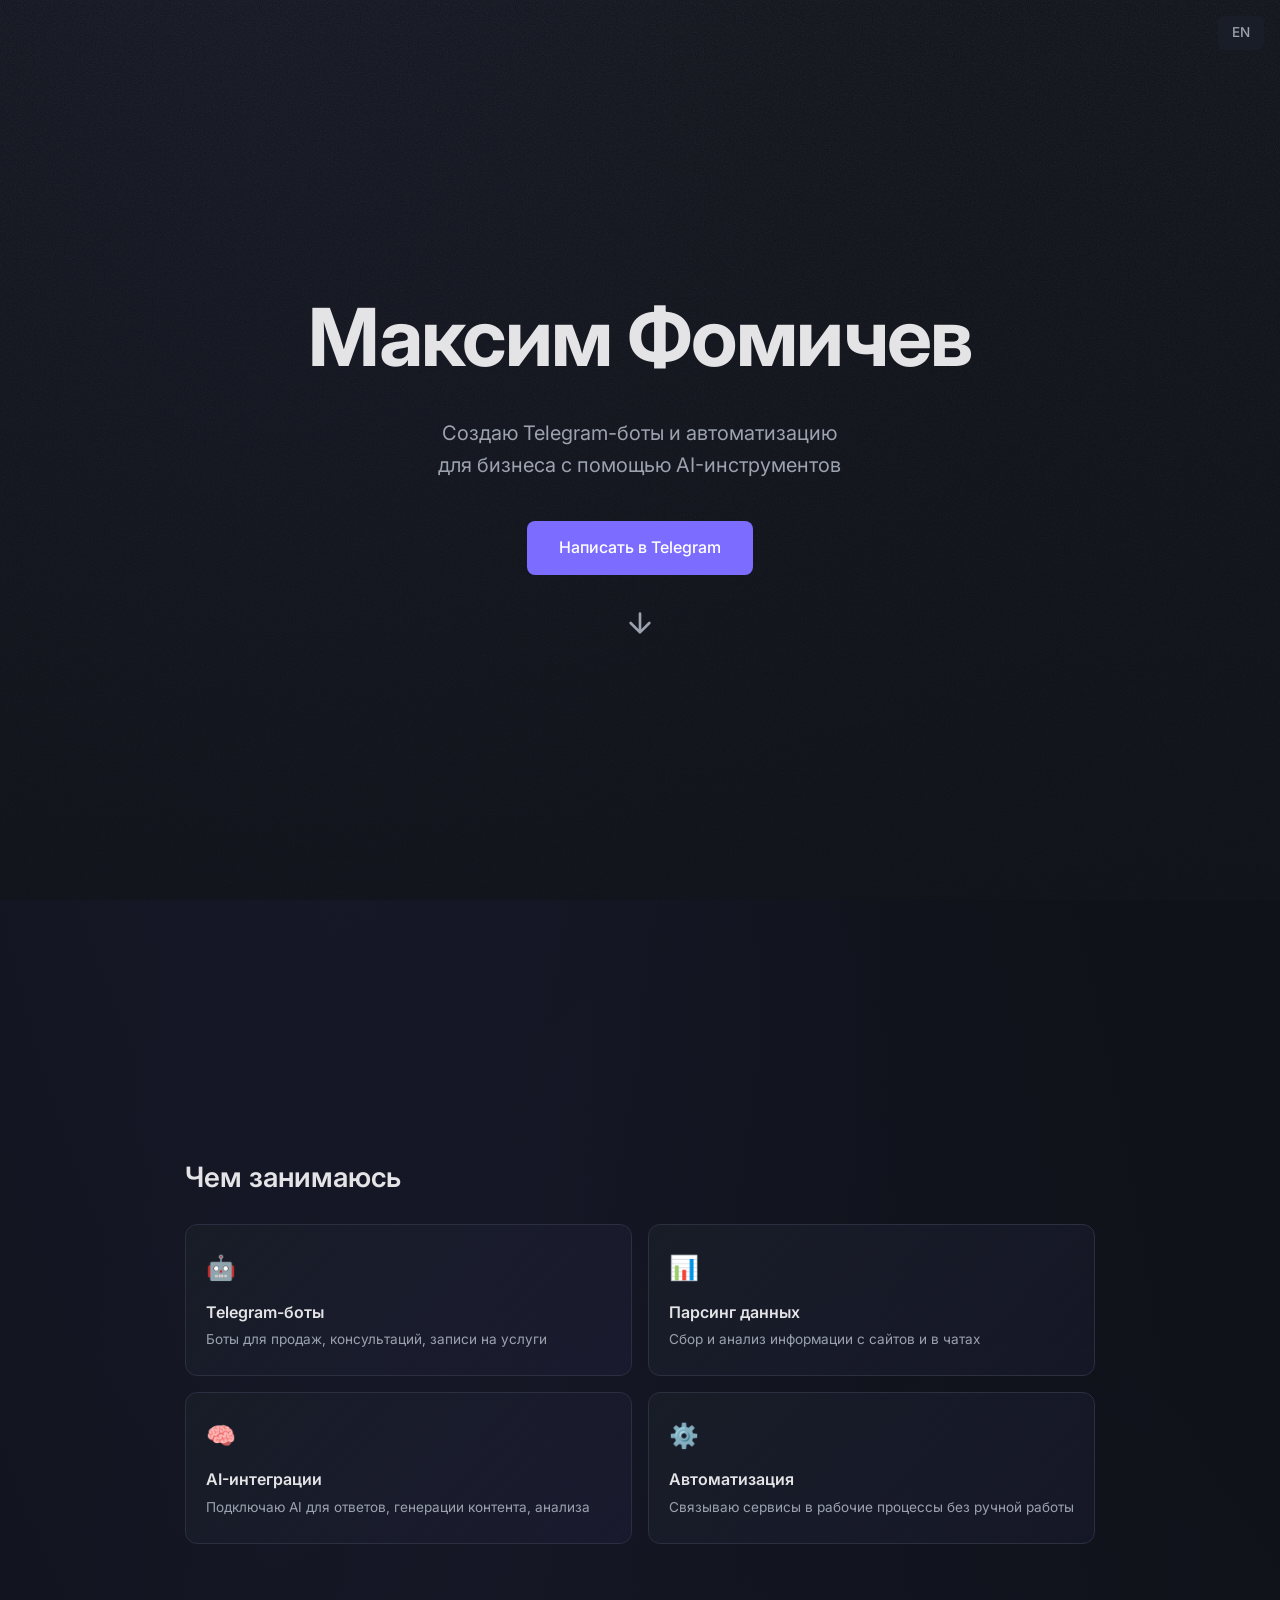
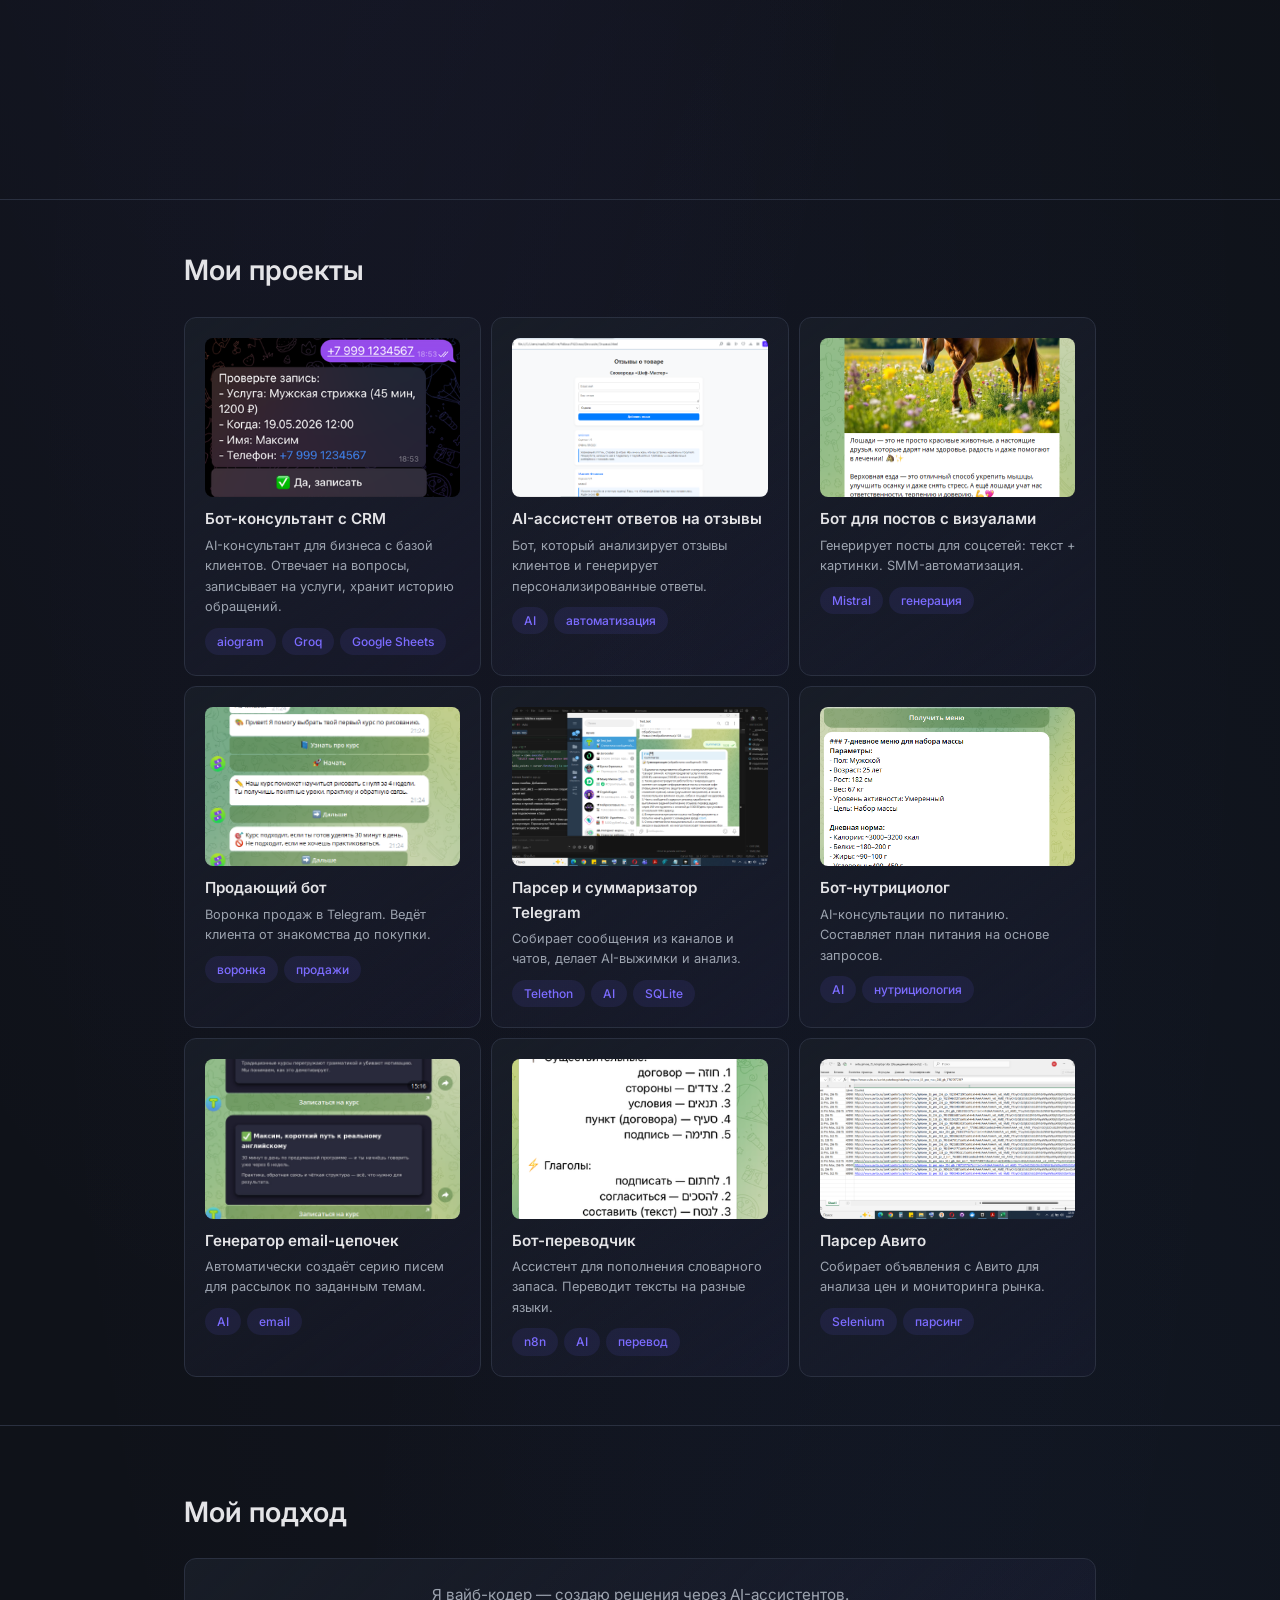
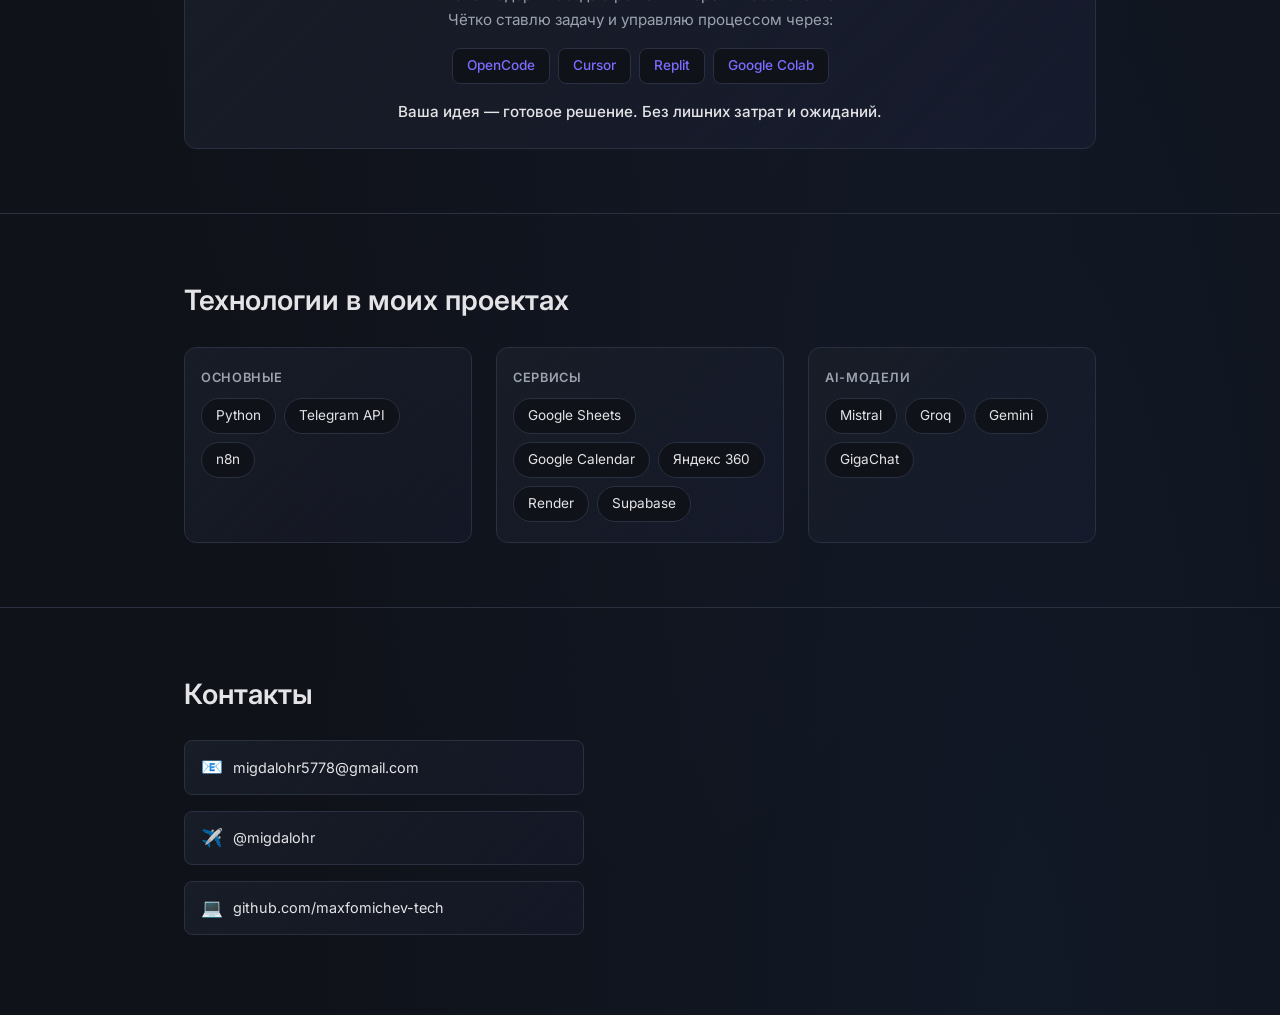
==== commit acae2ae0: "Simplify language switcher" ====
--- a/index.html
+++ b/index.html
@@ -32,10 +32,7 @@
 </head>
 <body>
     <!-- Language Switcher -->
-    <div class="lang-switch">
-        <a href="../" class="lang-switch__link lang-switch__link--active">RU</a>
-        <a href="en/" class="lang-switch__link">EN</a>
-    </div>
+    <a href="en/" class="lang-switch">EN</a>
 
     <!-- Hero -->
     <header class="hero">
--- a/css/style.css
+++ b/css/style.css
@@ -79,31 +79,18 @@
     top: 16px;
     right: 16px;
     z-index: 100;
-    display: flex;
-    gap: 4px;
-    background: var(--color-surface);
-    border: 1px solid var(--color-border);
-    border-radius: var(--border-radius-sm);
-    padding: 4px;
-}
-
-.lang-switch__link {
-    padding: 6px 12px;
+    padding: 6px 14px;
     border-radius: 6px;
     font-size: 0.85rem;
     font-weight: 500;
     color: var(--color-text-secondary);
+    background: var(--color-surface);
     transition: all 0.2s ease;
 }
 
-.lang-switch__link:hover {
+.lang-switch:hover {
     color: var(--color-text);
     background: var(--color-surface-hover);
-}
-
-.lang-switch__link--active {
-    color: var(--color-text);
-    background: var(--color-accent);
 }
 
 /* ========================================
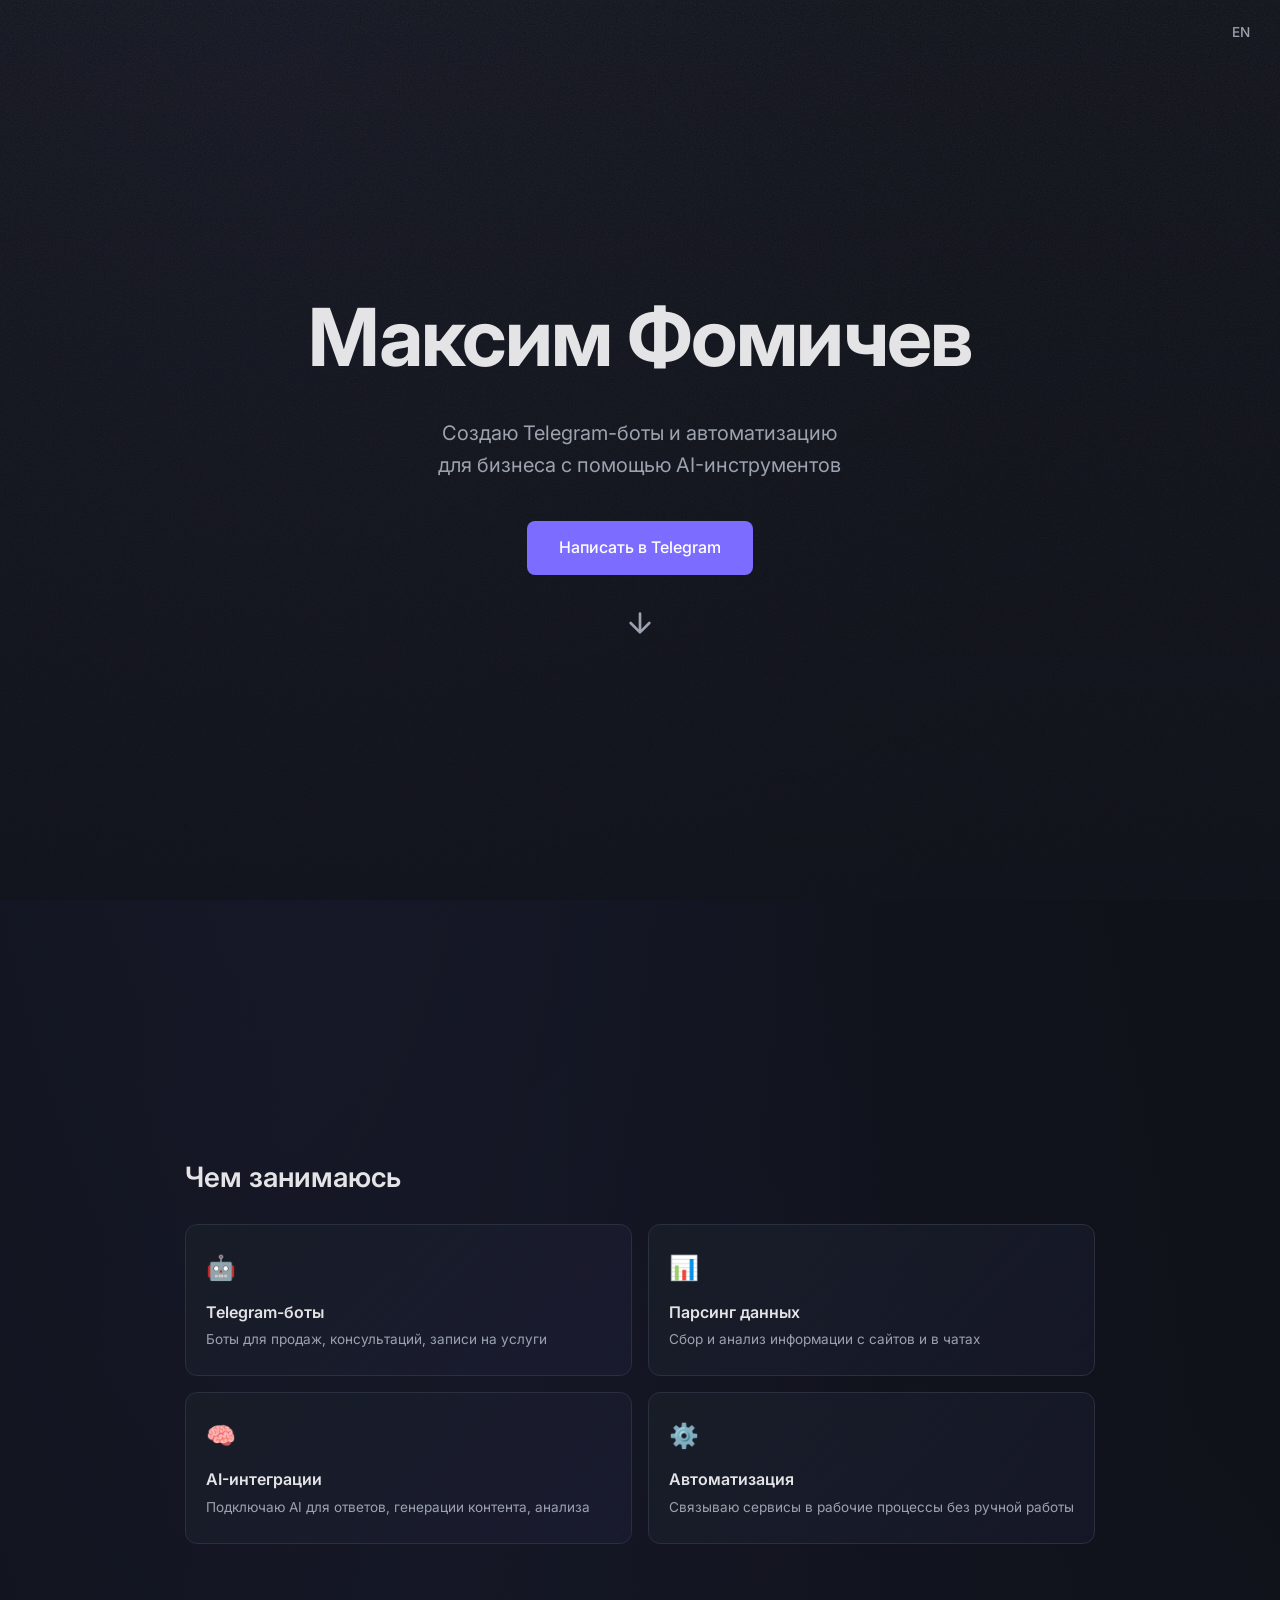
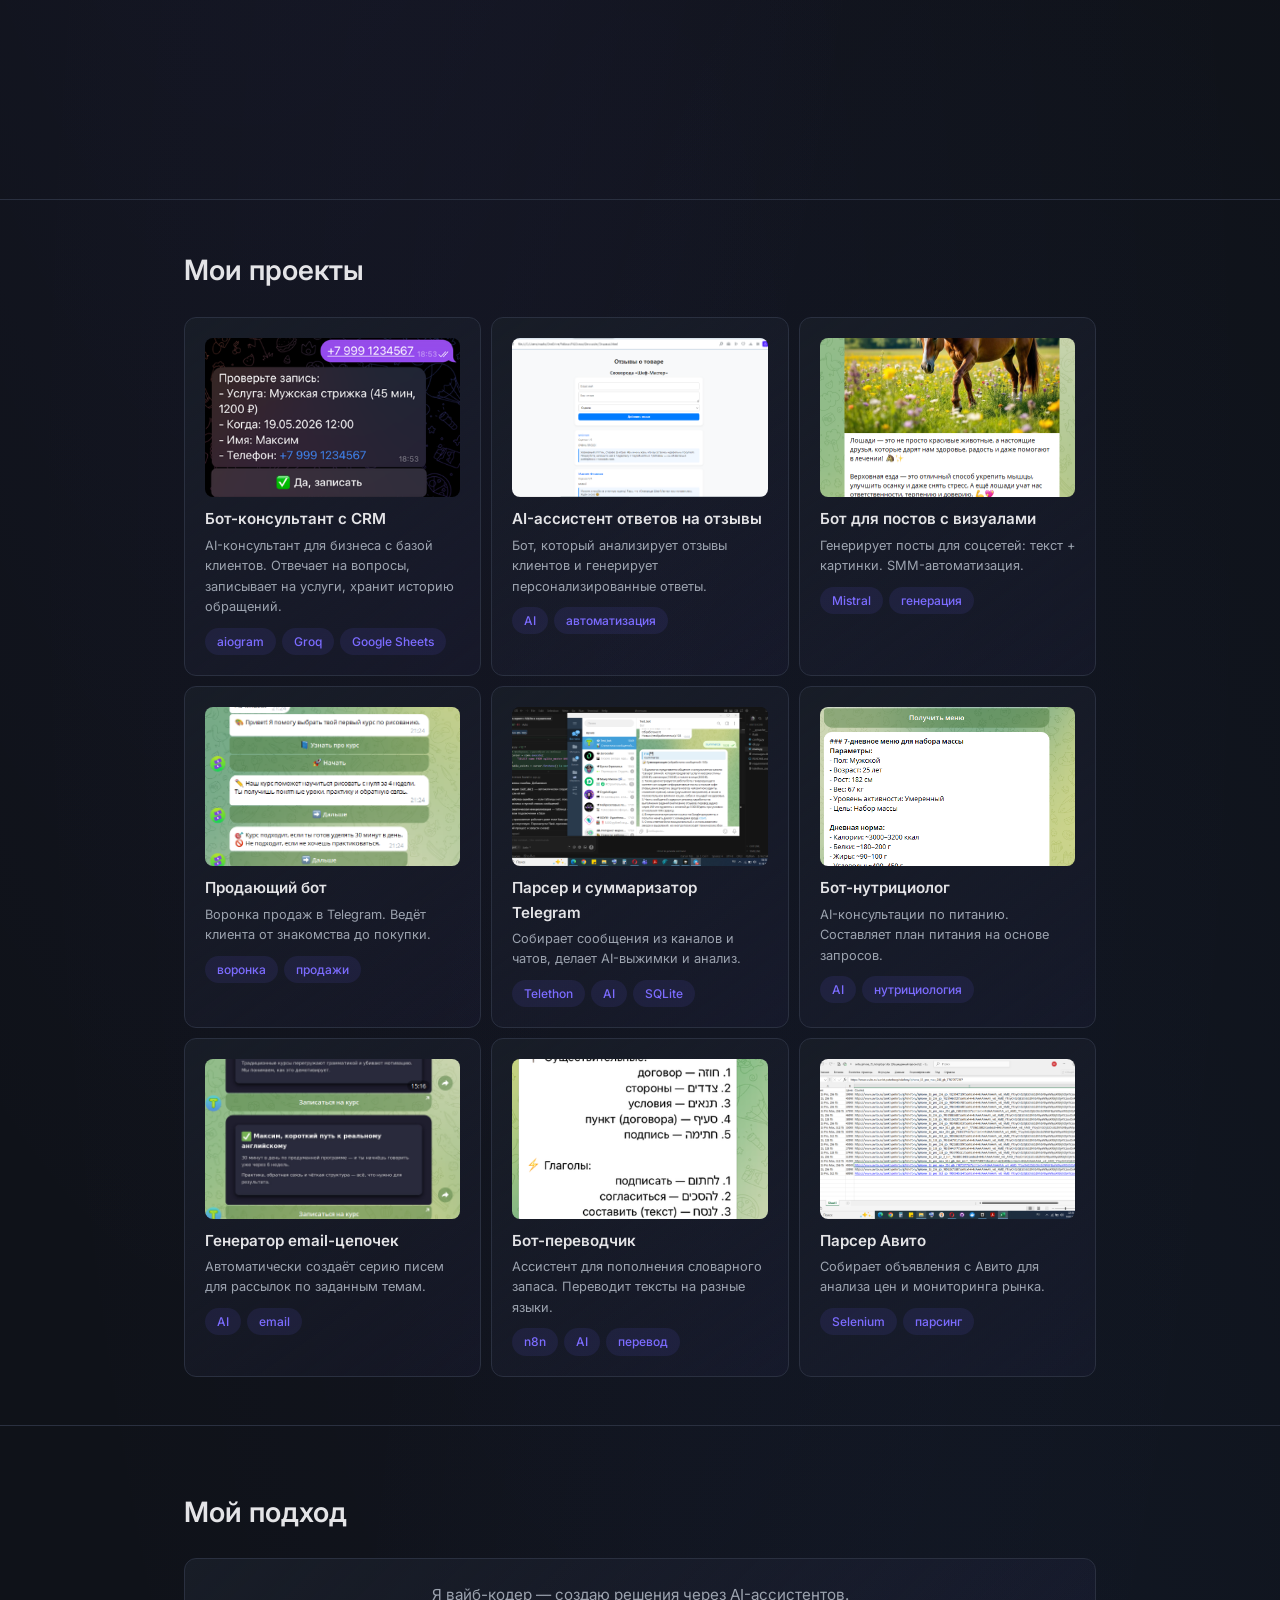
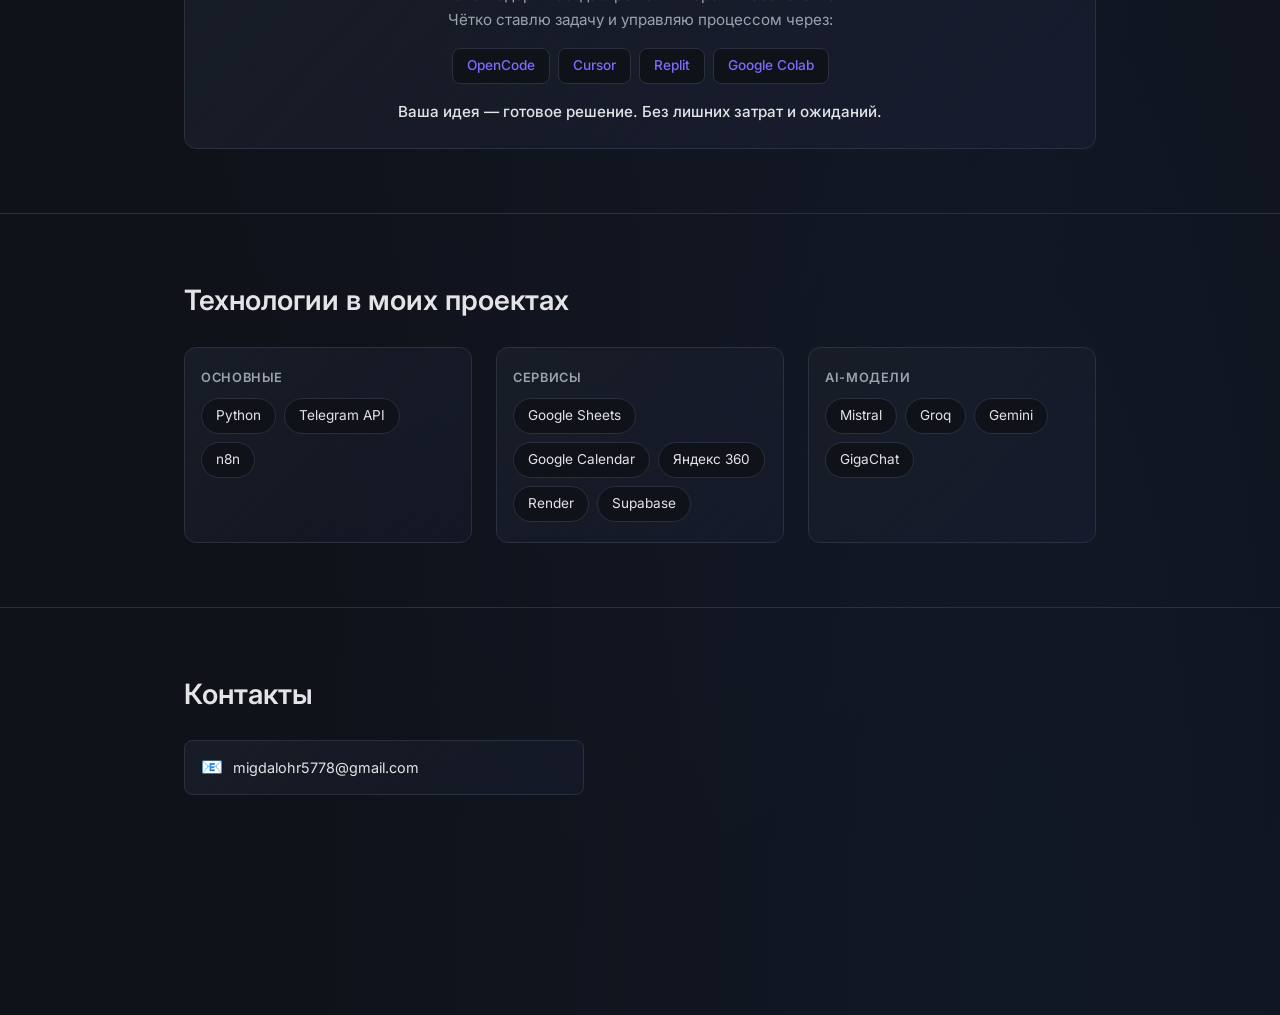
==== commit 523c1dbb: "Update sitemap and add hreflang tags for EN version" ====
--- a/index.html
+++ b/index.html
@@ -17,6 +17,10 @@
     <meta property="og:image" content="https://maxfomichev-tech.github.io/portfolio/assets/images/og-image.png">
     <meta property="og:locale" content="ru_RU">
     <meta property="og:site_name" content="Максим Фомичев — Портфолио">
+
+    <!-- Alternate language -->
+    <link rel="alternate" hreflang="en" href="https://maxfomichev-tech.github.io/portfolio/en/">
+    <link rel="alternate" hreflang="ru" href="https://maxfomichev-tech.github.io/portfolio/">
 
     <!-- Twitter Card -->
     <meta name="twitter:card" content="summary_large_image">
--- a/css/style.css
+++ b/css/style.css
@@ -84,13 +84,12 @@
     font-size: 0.85rem;
     font-weight: 500;
     color: var(--color-text-secondary);
-    background: var(--color-surface);
+    background: transparent;
     transition: all 0.2s ease;
 }
 
 .lang-switch:hover {
     color: var(--color-text);
-    background: var(--color-surface-hover);
 }
 
 /* ========================================
